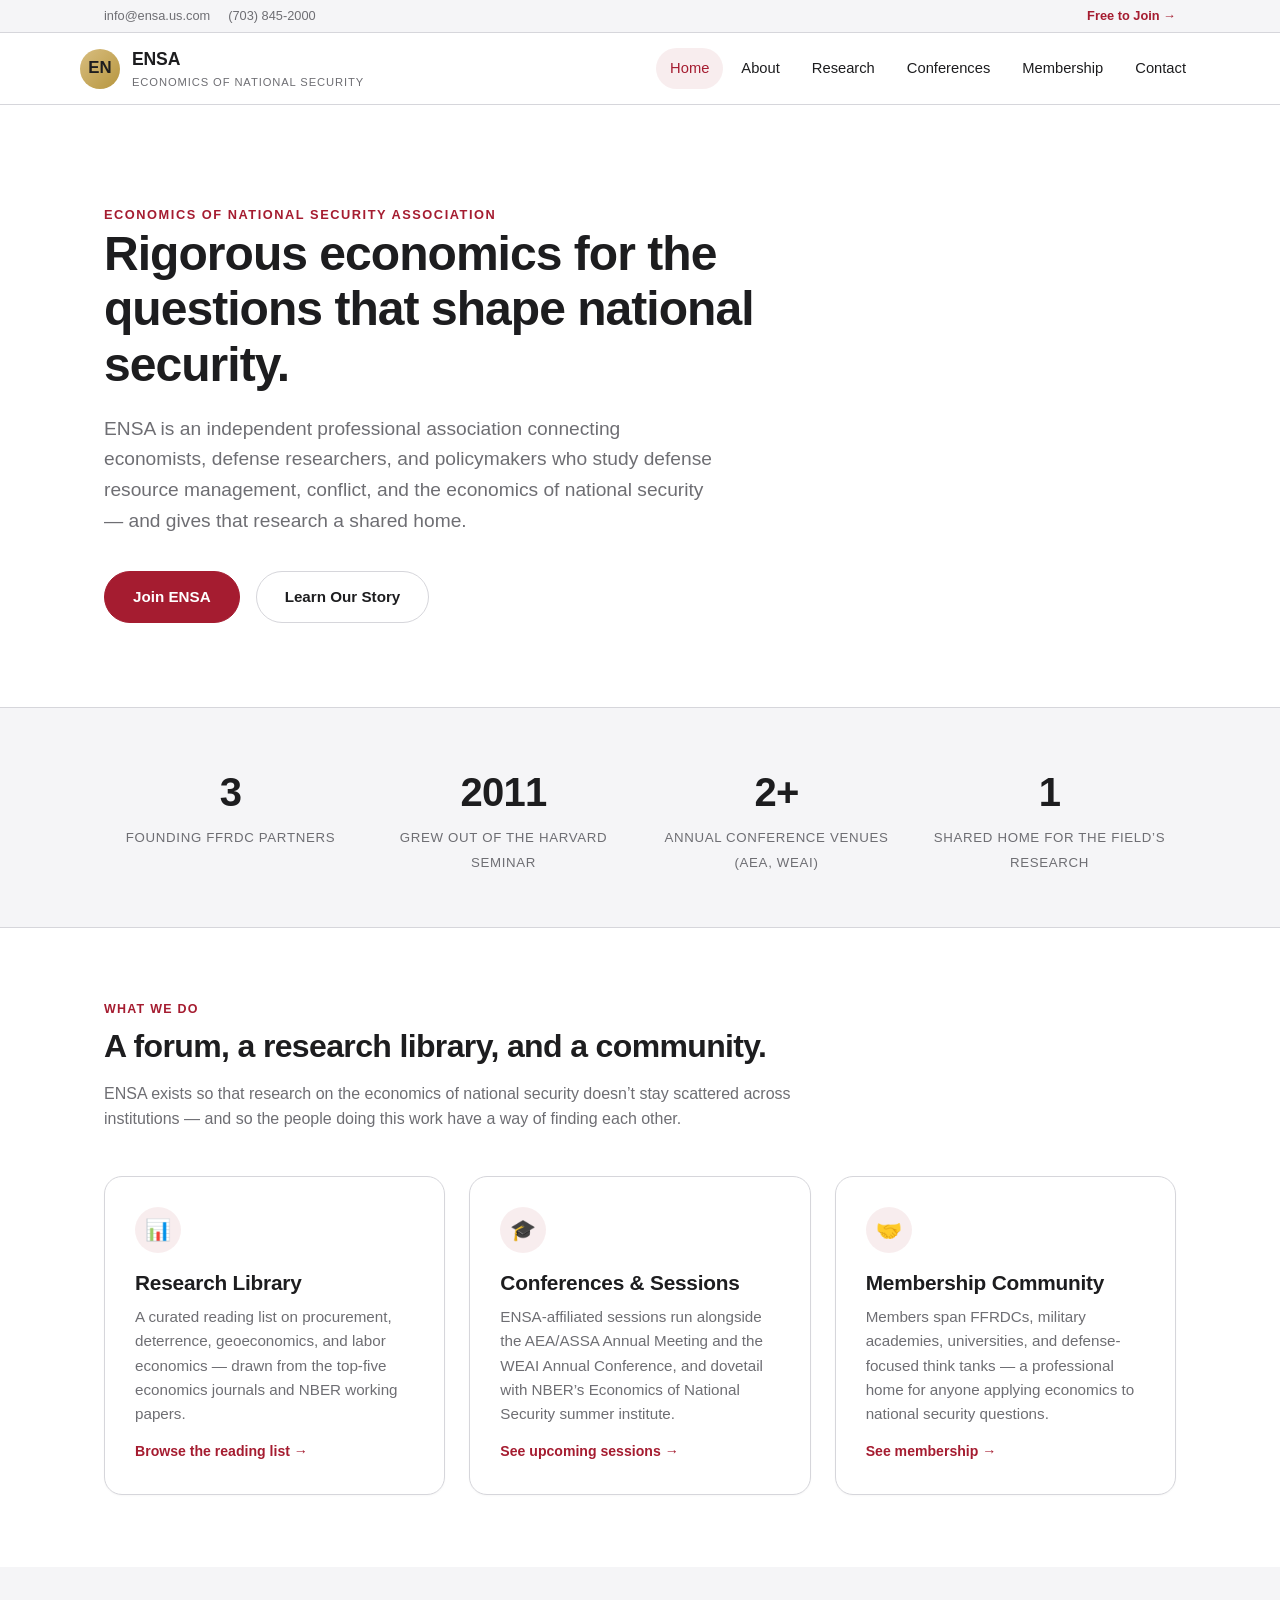
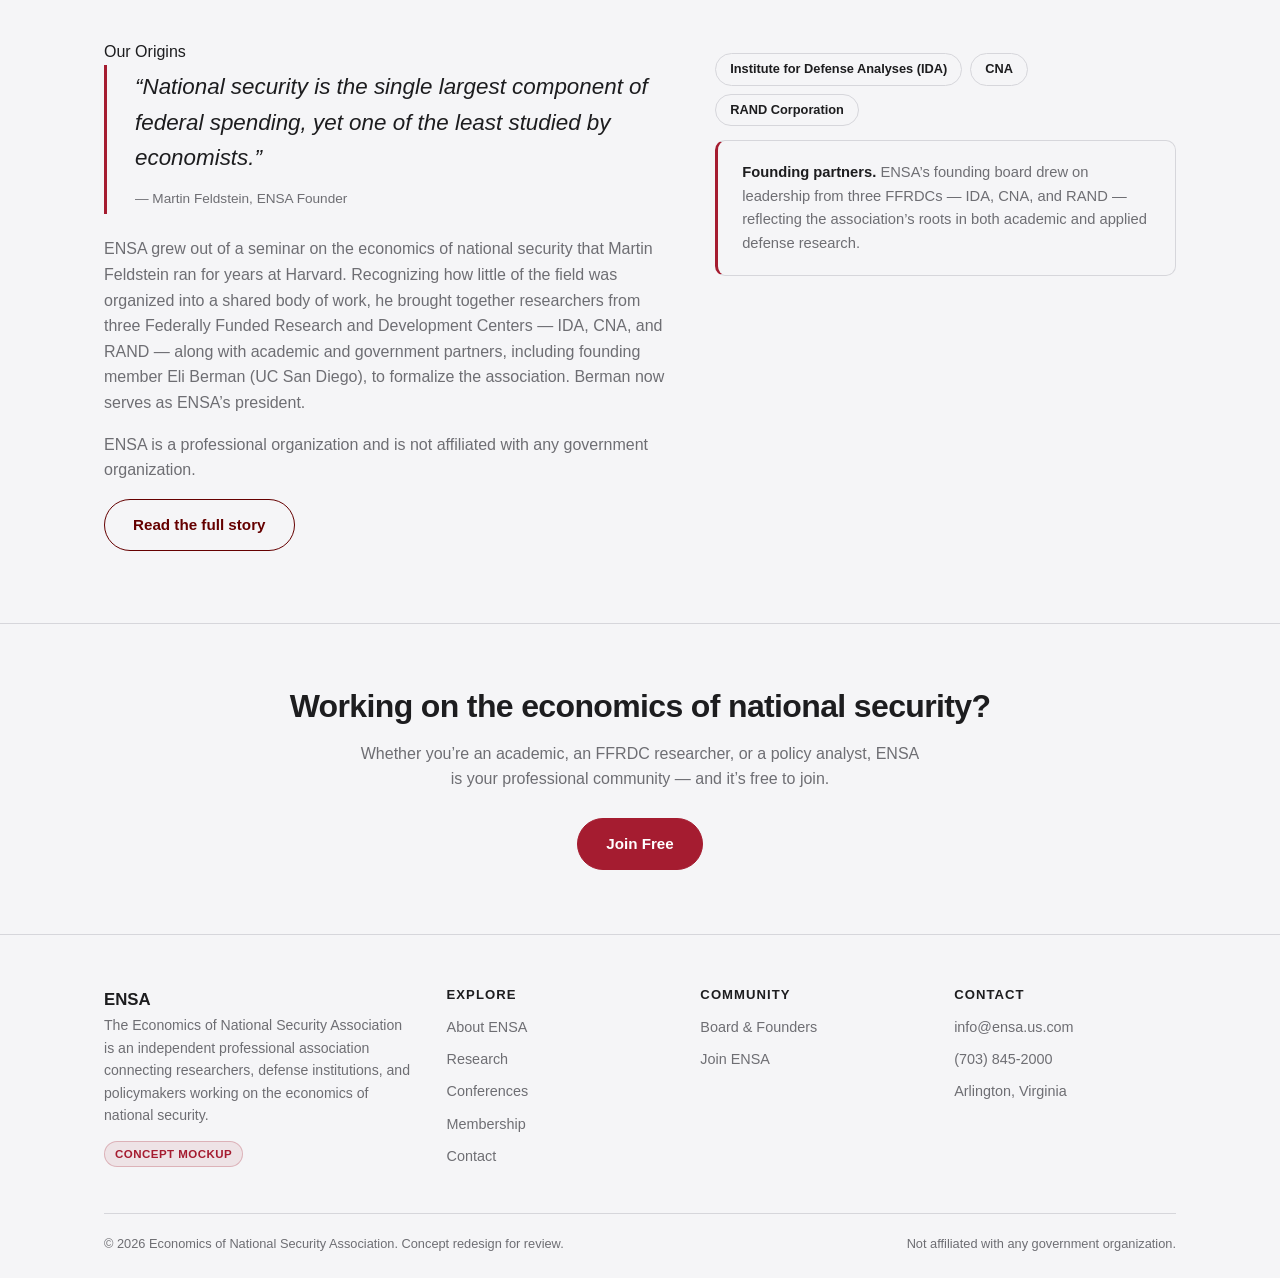
==== index.html @ 9adf2729 "Restyle to white canvas with crimson/gold accents, Apple-style chrome Replace the maroon-block layou" ====
<!DOCTYPE html>
<html lang="en">
<head>
<meta charset="UTF-8">
<meta name="viewport" content="width=device-width, initial-scale=1.0">
<title>ENSA — Economics of National Security Association</title>
<meta name="description" content="ENSA connects economists, defense researchers, and policymakers advancing rigorous economic research on national security.">
<link rel="stylesheet" href="css/style.css">
</head>
<body>
<a class="skip-link" href="#main">Skip to content</a>

<div class="topbar">
  <div class="container">
    <div class="topbar-links">
      <a href="mailto:info@ensa.us.com">info@ensa.us.com</a>
      <a href="tel:+17038452000">(703) 845-2000</a>
    </div>
    <div class="topbar-links">
      <a href="membership.html">Free to Join &rarr;</a>
    </div>
  </div>
</div>

<header class="site-header">
  <div class="container nav-wrap">
    <a class="brand" href="index.html">
      <span class="brand-mark">EN</span>
      <span class="brand-text">
        <span class="brand-name">ENSA</span>
        <span class="brand-sub">Economics of National Security</span>
      </span>
    </a>
    <button class="nav-toggle" aria-label="Toggle navigation" aria-expanded="false">&#9776;</button>
    <nav class="main-nav" aria-label="Primary">
      <ul>
        <li><a href="index.html" aria-current="page">Home</a></li>
        <li><a href="about.html">About</a></li>
        <li><a href="research.html">Research</a></li>
        <li><a href="resources.html">Conferences</a></li>
        <li><a href="membership.html">Membership</a></li>
        <li><a href="contact.html">Contact</a></li>
      </ul>
    </nav>
  </div>
</header>

<main id="main">

  <section class="hero">
    <div class="container">
      <span class="eyebrow">Economics of National Security Association</span>
      <h1>Rigorous economics for the questions that shape national security.</h1>
      <p class="lead">ENSA is an independent professional association connecting economists, defense researchers, and policymakers who study defense resource management, conflict, and the economics of national security &mdash; and gives that research a shared home.</p>
      <div class="hero-actions">
        <a class="btn btn-gold" href="membership.html">Join ENSA</a>
        <a class="btn btn-outline" href="about.html">Learn Our Story</a>
      </div>
    </div>
  </section>

  <section class="stats">
    <div class="container">
      <div class="grid">
        <div class="stat">
          <span class="num">3</span>
          <span class="label">Founding FFRDC Partners</span>
        </div>
        <div class="stat">
          <span class="num">2011</span>
          <span class="label">Grew Out of the Harvard Seminar</span>
        </div>
        <div class="stat">
          <span class="num">2+</span>
          <span class="label">Annual Conference Venues (AEA, WEAI)</span>
        </div>
        <div class="stat">
          <span class="num">1</span>
          <span class="label">Shared Home for the Field&rsquo;s Research</span>
        </div>
      </div>
    </div>
  </section>

  <section>
    <div class="container">
      <div class="section-head">
        <span class="kicker">What We Do</span>
        <h2>A forum, a research library, and a community.</h2>
        <p>ENSA exists so that research on the economics of national security doesn&rsquo;t stay scattered across institutions &mdash; and so the people doing this work have a way of finding each other.</p>
      </div>
      <div class="grid">
        <div class="card">
          <div class="icon">&#128202;</div>
          <h3>Research Library</h3>
          <p>A curated reading list on procurement, deterrence, geoeconomics, and labor economics &mdash; drawn from the top-five economics journals and NBER working papers.</p>
          <a class="card-link" href="research.html">Browse the reading list &rarr;</a>
        </div>
        <div class="card">
          <div class="icon">&#127891;</div>
          <h3 id="conferences">Conferences &amp; Sessions</h3>
          <p>ENSA-affiliated sessions run alongside the AEA/ASSA Annual Meeting and the WEAI Annual Conference, and dovetail with NBER&rsquo;s Economics of National Security summer institute.</p>
          <a class="card-link" href="resources.html#conferences">See upcoming sessions &rarr;</a>
        </div>
        <div class="card">
          <div class="icon">&#129309;</div>
          <h3>Membership Community</h3>
          <p>Members span FFRDCs, military academies, universities, and defense-focused think tanks &mdash; a professional home for anyone applying economics to national security questions.</p>
          <a class="card-link" href="membership.html">See membership &rarr;</a>
        </div>
      </div>
    </div>
  </section>

  <section class="alt">
    <div class="container two-col">
      <div>
        <span class="kicker">Our Origins</span>
        <p class="pull-quote">
          &ldquo;National security is the single largest component of federal spending, yet one of the least studied by economists.&rdquo;
          <cite>&mdash; Martin Feldstein, ENSA Founder</cite>
        </p>
        <p>ENSA grew out of a seminar on the economics of national security that Martin Feldstein ran for years at Harvard. Recognizing how little of the field was organized into a shared body of work, he brought together researchers from three Federally Funded Research and Development Centers &mdash; IDA, CNA, and RAND &mdash; along with academic and government partners, including founding member Eli Berman (UC San Diego), to formalize the association. Berman now serves as ENSA&rsquo;s president.</p>
        <p>ENSA is a professional organization and is not affiliated with any government organization.</p>
        <a class="btn btn-outline" style="border-color:var(--navy); color:var(--navy);" href="about.html">Read the full story</a>
      </div>
      <div>
        <div class="tag-list">
          <span class="tag">Institute for Defense Analyses (IDA)</span>
          <span class="tag">CNA</span>
          <span class="tag">RAND Corporation</span>
        </div>
        <div class="callout">
          <strong>Founding partners.</strong> ENSA&rsquo;s founding board drew on leadership from three FFRDCs &mdash; IDA, CNA, and RAND &mdash; reflecting the association&rsquo;s roots in both academic and applied defense research.
        </div>
      </div>
    </div>
  </section>

  <section class="cta-band">
    <div class="container">
      <h2>Working on the economics of national security?</h2>
      <p>Whether you&rsquo;re an academic, an FFRDC researcher, or a policy analyst, ENSA is your professional community &mdash; and it&rsquo;s free to join.</p>
      <a class="btn btn-gold" href="membership.html">Join Free</a>
    </div>
  </section>

</main>

<footer class="site-footer">
  <div class="container">
    <div class="footer-grid">
      <div class="footer-brand">
        <span style="color:#1D1D1F;font-family:-apple-system,BlinkMacSystemFont,'Segoe UI',Helvetica,Arial,sans-serif;font-weight:700;font-size:1.05rem;">ENSA</span>
        <p>The Economics of National Security Association is an independent professional association connecting researchers, defense institutions, and policymakers working on the economics of national security.</p>
        <span class="mockup-badge">Concept Mockup</span>
      </div>
      <div>
        <h4>Explore</h4>
        <ul>
          <li><a href="about.html">About ENSA</a></li>
          <li><a href="research.html">Research</a></li>
          <li><a href="resources.html">Conferences</a></li>
          <li><a href="membership.html">Membership</a></li>
          <li><a href="contact.html">Contact</a></li>
        </ul>
      </div>
      <div>
        <h4>Community</h4>
        <ul>
          <li><a href="about.html#board">Board &amp; Founders</a></li>
          <li><a href="membership.html">Join ENSA</a></li>
        </ul>
      </div>
      <div>
        <h4>Contact</h4>
        <ul>
          <li><a href="mailto:info@ensa.us.com">info@ensa.us.com</a></li>
          <li><a href="tel:+17038452000">(703) 845-2000</a></li>
          <li>Arlington, Virginia</li>
        </ul>
      </div>
    </div>
    <div class="footer-bottom">
      <span>&copy; 2026 Economics of National Security Association. Concept redesign for review.</span>
      <span>Not affiliated with any government organization.</span>
    </div>
  </div>
</footer>

<script src="assets/nav.js"></script>
</body>
</html>
---- css/style.css ----
/* ENSA — Economics of National Security Association
   Mockup stylesheet — white canvas, crimson + brass accents, Apple-style chrome */

:root {
  --navy: #650000;
  --navy-deep: #3C0000;
  --navy-light: #A51C30;
  --gold: #B7963E;
  --gold-light: #D8BE80;
  --paper: #FFFFFF;
  --paper-dark: #F5F5F7;
  --ink: #1D1D1F;
  --ink-soft: #6E6E73;
  --line: #D6D6DB;
  --white: #ffffff;

  --serif: -apple-system, BlinkMacSystemFont, "SF Pro Display", "Helvetica Neue", Helvetica, Arial, sans-serif;
  --sans: -apple-system, BlinkMacSystemFont, "SF Pro Text", "Helvetica Neue", Helvetica, Arial, sans-serif;

  --container: 1120px;
}

* { box-sizing: border-box; }

html { scroll-behavior: smooth; }

body {
  margin: 0;
  font-family: var(--sans);
  color: var(--ink);
  background: var(--paper);
  line-height: 1.6;
  -webkit-font-smoothing: antialiased;
}

h1, h2, h3, h4 {
  font-family: var(--serif);
  color: var(--ink);
  font-weight: 700;
  letter-spacing: -0.02em;
  line-height: 1.15;
  margin: 0 0 0.5em;
}

h1 { font-size: 3rem; }
h2 { font-size: 2rem; }
h3 { font-size: 1.3rem; letter-spacing: -0.01em; }

p { margin: 0 0 1em; color: var(--ink-soft); }

a { color: var(--navy-light); }
a:hover { color: var(--navy); }

.container {
  max-width: var(--container);
  margin: 0 auto;
  padding: 0 24px;
}

img { max-width: 100%; display: block; }

/* ---------- Skip link ---------- */
.skip-link {
  position: absolute;
  left: -9999px;
  top: 0;
  background: var(--navy-light);
  color: var(--white);
  padding: 10px 16px;
  z-index: 1000;
  font-weight: 600;
}
.skip-link:focus { left: 12px; top: 12px; }

/* ---------- Top bar ---------- */
.topbar {
  background: var(--paper-dark);
  color: var(--ink-soft);
  font-size: 0.8rem;
  border-bottom: 1px solid var(--line);
}
.topbar .container {
  display: flex;
  justify-content: space-between;
  align-items: center;
  padding-top: 6px;
  padding-bottom: 6px;
  flex-wrap: wrap;
  gap: 6px;
}
.topbar a { color: var(--ink-soft); text-decoration: none; }
.topbar a:hover { color: var(--navy-light); }
.topbar .topbar-links { display: flex; gap: 18px; align-items: center; }
.topbar .topbar-links a[href*="membership"] { color: var(--navy-light); font-weight: 600; }

/* ---------- Header / nav ---------- */
header.site-header {
  background: rgba(255,255,255,0.82);
  backdrop-filter: saturate(180%) blur(20px);
  -webkit-backdrop-filter: saturate(180%) blur(20px);
  border-bottom: 1px solid var(--line);
  position: sticky;
  top: 0;
  z-index: 50;
}
.nav-wrap {
  display: flex;
  align-items: center;
  justify-content: space-between;
  padding: 12px 0;
  gap: 20px;
}
.brand {
  display: flex;
  align-items: center;
  gap: 12px;
  text-decoration: none;
}
.brand-mark {
  width: 40px;
  height: 40px;
  border-radius: 50%;
  background: linear-gradient(135deg, var(--gold-light), var(--gold));
  color: var(--ink);
  display: flex;
  align-items: center;
  justify-content: center;
  font-family: var(--serif);
  font-weight: 700;
  font-size: 1.05rem;
  flex-shrink: 0;
}
.brand-text .brand-name {
  font-family: var(--serif);
  color: var(--ink);
  font-size: 1.1rem;
  font-weight: 700;
  letter-spacing: -0.01em;
  display: block;
}
.brand-text .brand-sub {
  color: var(--ink-soft);
  font-size: 0.7rem;
  text-transform: uppercase;
  letter-spacing: 0.08em;
  display: block;
}

nav.main-nav ul {
  list-style: none;
  display: flex;
  gap: 4px;
  margin: 0;
  padding: 0;
}
nav.main-nav a {
  color: var(--ink);
  text-decoration: none;
  font-size: 0.92rem;
  font-weight: 500;
  padding: 9px 14px;
  border-radius: 980px;
  display: block;
  transition: background 0.15s ease, color 0.15s ease;
}
nav.main-nav a:hover,
nav.main-nav a:focus {
  background: var(--paper-dark);
  color: var(--navy-light);
}
nav.main-nav a[aria-current="page"] {
  color: var(--navy-light);
  background: rgba(165,28,48,0.08);
}

.nav-toggle {
  display: none;
  background: none;
  border: 1px solid var(--line);
  color: var(--ink);
  font-size: 1.3rem;
  border-radius: 8px;
  padding: 6px 10px;
  cursor: pointer;
}

/* ---------- Hero ---------- */
.hero {
  background: var(--paper);
  color: var(--ink);
  padding: 96px 0 84px;
  position: relative;
}
.hero .container { position: relative; }
.hero .eyebrow {
  color: var(--navy-light);
  text-transform: uppercase;
  letter-spacing: 0.12em;
  font-size: 0.8rem;
  font-weight: 700;
  margin-bottom: 16px;
}
.hero h1 {
  color: var(--ink);
  max-width: 780px;
  margin-bottom: 22px;
}
.hero p.lead {
  color: var(--ink-soft);
  font-size: 1.2rem;
  max-width: 620px;
  margin-bottom: 34px;
}
.hero-actions { display: flex; gap: 16px; flex-wrap: wrap; align-items: center; }

.btn {
  display: inline-block;
  padding: 13px 28px;
  border-radius: 980px;
  font-weight: 600;
  font-size: 0.95rem;
  text-decoration: none;
  border: 1.5px solid transparent;
  cursor: pointer;
  font-family: var(--sans);
  transition: background 0.15s ease, color 0.15s ease, border-color 0.15s ease, transform 0.1s ease;
}
.btn-gold {
  background: var(--navy-light);
  color: var(--white);
  border-color: var(--navy-light);
}
.btn-gold:hover { background: var(--navy); border-color: var(--navy); color: var(--white); }
.btn-outline {
  background: transparent;
  color: var(--ink);
  border-color: var(--line);
}
.btn-outline:hover { border-color: var(--navy-light); color: var(--navy-light); }
.btn-outline.on-paper { border-color: var(--line); color: var(--ink); }
.btn-outline.on-paper:hover { border-color: var(--navy-light); color: var(--navy-light); }

/* ---------- Sub-page hero (smaller) ---------- */
.page-hero {
  background: var(--paper-dark);
  color: var(--ink);
  padding: 60px 0;
  border-bottom: 1px solid var(--line);
}
.page-hero .eyebrow {
  color: var(--navy-light);
  text-transform: uppercase;
  letter-spacing: 0.12em;
  font-size: 0.78rem;
  font-weight: 700;
  margin-bottom: 10px;
}
.page-hero h1 { color: var(--ink); margin-bottom: 10px; font-size: 2.4rem; }
.page-hero p { color: var(--ink-soft); max-width: 700px; margin-bottom: 0; }

/* breadcrumb */
.breadcrumb {
  font-size: 0.82rem;
  color: var(--ink-soft);
  margin-bottom: 14px;
}
.breadcrumb a { color: var(--ink-soft); text-decoration: none; }
.breadcrumb a:hover { color: var(--navy-light); }

/* ---------- Sections ---------- */
section { padding: 72px 0; scroll-margin-top: 88px; }
section.alt { background: var(--paper-dark); }
.section-head { max-width: 700px; margin-bottom: 44px; }
.section-head .kicker {
  color: var(--navy-light);
  text-transform: uppercase;
  font-size: 0.78rem;
  letter-spacing: 0.1em;
  font-weight: 700;
  margin-bottom: 8px;
  display: block;
}

/* ---------- Card grid ---------- */
.grid {
  display: grid;
  gap: 24px;
  grid-template-columns: repeat(3, 1fr);
}
.grid.cols-2 { grid-template-columns: repeat(2, 1fr); }
.grid.cols-4 { grid-template-columns: repeat(4, 1fr); }

.card {
  background: var(--white);
  border: 1px solid var(--line);
  border-radius: 18px;
  padding: 30px;
  box-shadow: 0 1px 2px rgba(0,0,0,0.03);
  transition: box-shadow 0.2s ease, transform 0.2s ease;
}
.card:hover { box-shadow: 0 16px 32px rgba(0,0,0,0.08); transform: translateY(-2px); }
.card .icon {
  width: 46px;
  height: 46px;
  border-radius: 50%;
  background: rgba(165,28,48,0.08);
  color: var(--navy-light);
  display: flex;
  align-items: center;
  justify-content: center;
  font-size: 1.3rem;
  margin-bottom: 18px;
}
.card h3 { margin-bottom: 10px; }
.card p { margin-bottom: 0; font-size: 0.95rem; }
.card .card-link {
  display: inline-block;
  margin-top: 14px;
  font-size: 0.88rem;
  font-weight: 600;
  text-decoration: none;
}

/* ---------- Stats ---------- */
.stats {
  background: var(--paper-dark);
  color: var(--ink);
  padding: 52px 0;
  border-top: 1px solid var(--line);
  border-bottom: 1px solid var(--line);
}
.stats .grid { grid-template-columns: repeat(4, 1fr); text-align: center; gap: 20px; }
.stat .num {
  font-family: var(--serif);
  font-weight: 700;
  font-size: 2.5rem;
  color: var(--ink);
  display: block;
  letter-spacing: -0.02em;
}
.stat .label {
  color: var(--ink-soft);
  font-size: 0.83rem;
  text-transform: uppercase;
  letter-spacing: 0.05em;
}

/* ---------- Pull quote ---------- */
.pull-quote {
  border-left: 3px solid var(--navy-light);
  padding: 4px 0 4px 28px;
  font-family: var(--serif);
  font-weight: 500;
  font-size: 1.4rem;
  color: var(--ink);
  font-style: italic;
  margin: 0 0 1em;
}
.pull-quote cite {
  display: block;
  margin-top: 12px;
  font-family: var(--sans);
  font-style: normal;
  font-size: 0.85rem;
  color: var(--ink-soft);
}

/* ---------- Two column ---------- */
.two-col {
  display: grid;
  grid-template-columns: 1.1fr 0.9fr;
  gap: 48px;
  align-items: start;
}

/* ---------- Timeline ---------- */
.timeline { list-style: none; margin: 0; padding: 0; border-left: 2px solid var(--line); }
.timeline li { position: relative; padding: 0 0 32px 28px; }
.timeline li::before {
  content: "";
  position: absolute;
  left: -7px;
  top: 4px;
  width: 12px;
  height: 12px;
  border-radius: 50%;
  background: var(--navy-light);
  border: 2px solid var(--white);
  box-shadow: 0 0 0 2px var(--navy-light);
}
.timeline .year {
  font-family: var(--serif);
  color: var(--ink);
  font-weight: 700;
  font-size: 1.05rem;
}

/* ---------- People / board ---------- */
.person {
  display: flex;
  gap: 16px;
  align-items: flex-start;
}
.person .avatar {
  width: 52px;
  height: 52px;
  border-radius: 50%;
  background: rgba(165,28,48,0.08);
  color: var(--navy-light);
  display: flex;
  align-items: center;
  justify-content: center;
  font-family: var(--serif);
  font-weight: 700;
  flex-shrink: 0;
}
.person h4 { margin: 0; color: var(--ink); font-family: var(--serif); font-size: 1.05rem; }
.person .role { color: var(--navy-light); font-size: 0.82rem; font-weight: 700; text-transform: uppercase; letter-spacing: 0.04em; margin-bottom: 4px; }
.person p { font-size: 0.92rem; margin-bottom: 0; }

/* ---------- Note / callout ---------- */
.callout {
  background: var(--paper-dark);
  border: 1px solid var(--line);
  border-left: 3px solid var(--navy-light);
  border-radius: 10px;
  padding: 20px 24px;
  font-size: 0.92rem;
  color: var(--ink-soft);
}
.callout strong { color: var(--ink); }

/* ---------- Tag list ---------- */
.tag-list { display: flex; flex-wrap: wrap; gap: 8px; margin: 14px 0; }
.tag {
  background: var(--paper-dark);
  border: 1px solid var(--line);
  color: var(--ink);
  font-size: 0.8rem;
  font-weight: 600;
  padding: 5px 14px;
  border-radius: 980px;
}

/* ---------- Table ---------- */
table.data-table { width: 100%; border-collapse: collapse; background: var(--white); border: 1px solid var(--line); border-radius: 12px; overflow: hidden; }
table.data-table th, table.data-table td {
  text-align: left;
  padding: 14px 16px;
  border-bottom: 1px solid var(--line);
  font-size: 0.92rem;
}
table.data-table th {
  background: var(--paper-dark);
  color: var(--ink);
  font-family: var(--serif);
  font-weight: 700;
}
table.data-table tr:last-child td { border-bottom: none; }

/* ---------- Resource list ---------- */
.resource {
  background: var(--white);
  border: 1px solid var(--line);
  border-radius: 16px;
  padding: 26px 28px;
  display: flex;
  gap: 20px;
  align-items: flex-start;
  margin-bottom: 16px;
}
.resource .icon {
  width: 42px;
  height: 42px;
  border-radius: 50%;
  background: var(--paper-dark);
  color: var(--navy-light);
  display: flex;
  align-items: center;
  justify-content: center;
  font-size: 1.2rem;
  flex-shrink: 0;
}
.resource h3 { margin-bottom: 6px; font-size: 1.1rem; }
.resource p { margin-bottom: 8px; font-size: 0.93rem; }

/* ---------- Paper / literature entries ---------- */
.paper .tag { background: rgba(165,28,48,0.08); color: var(--navy-light); border-color: rgba(165,28,48,0.2); font-size: 0.72rem; }
.paper-meta {
  font-size: 0.85rem;
  font-style: italic;
  color: var(--ink-soft);
  margin-bottom: 10px;
}
.paper h3 { margin-bottom: 4px; }

/* ---------- Accordion (Research page) ---------- */
.accordion {
  display: flex;
  flex-direction: column;
  gap: 14px;
}
.acc-item {
  background: var(--white);
  border: 1px solid var(--line);
  border-radius: 16px;
  overflow: hidden;
}
.acc-trigger {
  scroll-margin-top: 88px;
  width: 100%;
  display: flex;
  align-items: center;
  justify-content: space-between;
  gap: 20px;
  text-align: left;
  background: none;
  border: none;
  padding: 26px 28px;
  cursor: pointer;
  font-family: inherit;
  color: inherit;
}
.acc-trigger:hover { background: var(--paper-dark); }
.acc-trigger:focus-visible {
  outline: 2px solid var(--navy-light);
  outline-offset: -2px;
}
.acc-trigger-text { display: flex; flex-direction: column; gap: 6px; }
.acc-heading {
  font-family: var(--serif);
  color: var(--ink);
  font-size: 1.5rem;
  font-weight: 700;
}
.acc-sub {
  color: var(--ink-soft);
  font-size: 0.95rem;
  font-weight: 400;
  max-width: 720px;
}
.acc-chevron {
  flex-shrink: 0;
  font-size: 1.1rem;
  color: var(--navy-light);
  transition: transform 0.2s ease;
}
.acc-trigger[aria-expanded="true"] .acc-chevron { transform: rotate(180deg); }
.acc-trigger[aria-expanded="true"] { border-bottom: 1px solid var(--line); }
.acc-panel[hidden] { display: none; }
.acc-panel-inner {
  padding: 24px 28px 28px;
  background: var(--paper-dark);
  animation: acc-in 0.18s ease;
}
@media (prefers-reduced-motion: reduce) {
  .acc-panel-inner { animation: none; }
}
@keyframes acc-in {
  from { opacity: 0; transform: translateY(-6px); }
  to { opacity: 1; transform: translateY(0); }
}
.acc-panel-inner .resource:last-child { margin-bottom: 0; }

/* ---------- CTA band ---------- */
.cta-band {
  background: var(--paper-dark);
  color: var(--ink);
  padding: 64px 0;
  text-align: center;
  border-top: 1px solid var(--line);
}
.cta-band h2 { color: var(--ink); }
.cta-band p { color: var(--ink-soft); max-width: 560px; margin: 0 auto 26px; }

/* ---------- Forms ---------- */
.form-grid { display: grid; grid-template-columns: 1fr 1fr; gap: 18px; }
.form-grid .full { grid-column: 1 / -1; }
label {
  display: block;
  font-size: 0.85rem;
  font-weight: 600;
  color: var(--ink);
  margin-bottom: 6px;
}
input[type="text"], input[type="email"], select, textarea {
  width: 100%;
  padding: 12px 14px;
  border: 1px solid var(--line);
  border-radius: 10px;
  font-family: var(--sans);
  font-size: 0.95rem;
  background: var(--white);
  color: var(--ink);
}
textarea { resize: vertical; min-height: 120px; }
input:focus, select:focus, textarea:focus {
  outline: 2px solid var(--navy-light);
  outline-offset: 1px;
  border-color: var(--navy-light);
}
.form-note { font-size: 0.82rem; color: var(--ink-soft); margin-top: 4px; }

/* ---------- Membership tiers ---------- */
.tier {
  background: var(--white);
  border: 1px solid var(--line);
  border-radius: 18px;
  padding: 32px 26px;
  display: flex;
  flex-direction: column;
}
.tier.featured { border: 1.5px solid var(--gold); position: relative; }
.tier.featured::before {
  content: "Most common";
  position: absolute;
  top: -13px;
  left: 26px;
  background: var(--gold);
  color: var(--ink);
  font-size: 0.72rem;
  font-weight: 700;
  padding: 4px 10px;
  border-radius: 980px;
  text-transform: uppercase;
  letter-spacing: 0.04em;
}
.tier h3 { margin-bottom: 4px; }
.tier .price { font-family: var(--serif); font-weight: 700; font-size: 1.6rem; color: var(--ink); margin-bottom: 14px; }
.tier .price span { font-size: 0.85rem; color: var(--ink-soft); font-family: var(--sans); font-weight: 400; }
.tier ul { padding-left: 20px; margin: 0 0 22px; color: var(--ink-soft); font-size: 0.92rem; }
.tier ul li { margin-bottom: 8px; }
.tier .btn { margin-top: auto; text-align: center; }

/* ---------- Contact ---------- */
.contact-methods { display: flex; flex-direction: column; gap: 22px; }
.contact-method { display: flex; gap: 16px; align-items: flex-start; }
.contact-method .icon {
  width: 40px;
  height: 40px;
  border-radius: 50%;
  background: rgba(165,28,48,0.08);
  color: var(--navy-light);
  display: flex;
  align-items: center;
  justify-content: center;
  flex-shrink: 0;
  font-size: 1.05rem;
}
.contact-method h4 { margin: 0 0 4px; color: var(--ink); font-family: var(--serif); }
.contact-method p { margin: 0; font-size: 0.93rem; }
.contact-method a { text-decoration: none; font-weight: 600; }

/* ---------- Footer ---------- */
footer.site-footer {
  background: var(--paper-dark);
  color: var(--ink-soft);
  padding: 52px 0 24px;
  font-size: 0.9rem;
  border-top: 1px solid var(--line);
}
.footer-grid {
  display: grid;
  grid-template-columns: 1.4fr 1fr 1fr 1fr;
  gap: 32px;
  margin-bottom: 36px;
}
.footer-grid h4 {
  color: var(--ink);
  font-family: var(--sans);
  font-size: 0.82rem;
  text-transform: uppercase;
  letter-spacing: 0.08em;
  margin-bottom: 14px;
}
.footer-grid ul { list-style: none; margin: 0; padding: 0; }
.footer-grid li { margin-bottom: 9px; }
footer.site-footer a { color: var(--ink-soft); text-decoration: none; }
footer.site-footer a:hover { color: var(--navy-light); }
.footer-brand p { color: var(--ink-soft); font-size: 0.88rem; }
.footer-bottom {
  border-top: 1px solid var(--line);
  padding-top: 20px;
  display: flex;
  justify-content: space-between;
  flex-wrap: wrap;
  gap: 10px;
  font-size: 0.8rem;
  color: var(--ink-soft);
}
.mockup-badge {
  display: inline-block;
  background: rgba(165,28,48,0.08);
  border: 1px solid rgba(165,28,48,0.25);
  color: var(--navy-light);
  padding: 3px 10px;
  border-radius: 980px;
  font-size: 0.72rem;
  font-weight: 700;
  letter-spacing: 0.04em;
  text-transform: uppercase;
}

/* ---------- Responsive ---------- */
@media (max-width: 900px) {
  .grid { grid-template-columns: repeat(2, 1fr) !important; }
  .two-col { grid-template-columns: 1fr; }
  .footer-grid { grid-template-columns: 1fr 1fr; }
  .stats .grid { grid-template-columns: repeat(2, 1fr); }
}

@media (max-width: 720px) {
  .nav-toggle { display: block; }
  nav.main-nav {
    display: none;
    width: 100%;
    order: 3;
  }
  nav.main-nav.open { display: block; }
  nav.main-nav ul { flex-direction: column; gap: 2px; padding: 10px 0; }
  .nav-wrap { flex-wrap: wrap; }
  h1 { font-size: 2.1rem; }
  .hero { padding: 56px 0; }
  .grid, .grid.cols-2, .grid.cols-4 { grid-template-columns: 1fr !important; }
  .footer-grid { grid-template-columns: 1fr 1fr; }
  .form-grid { grid-template-columns: 1fr; }
  section { padding: 44px 0; }
}
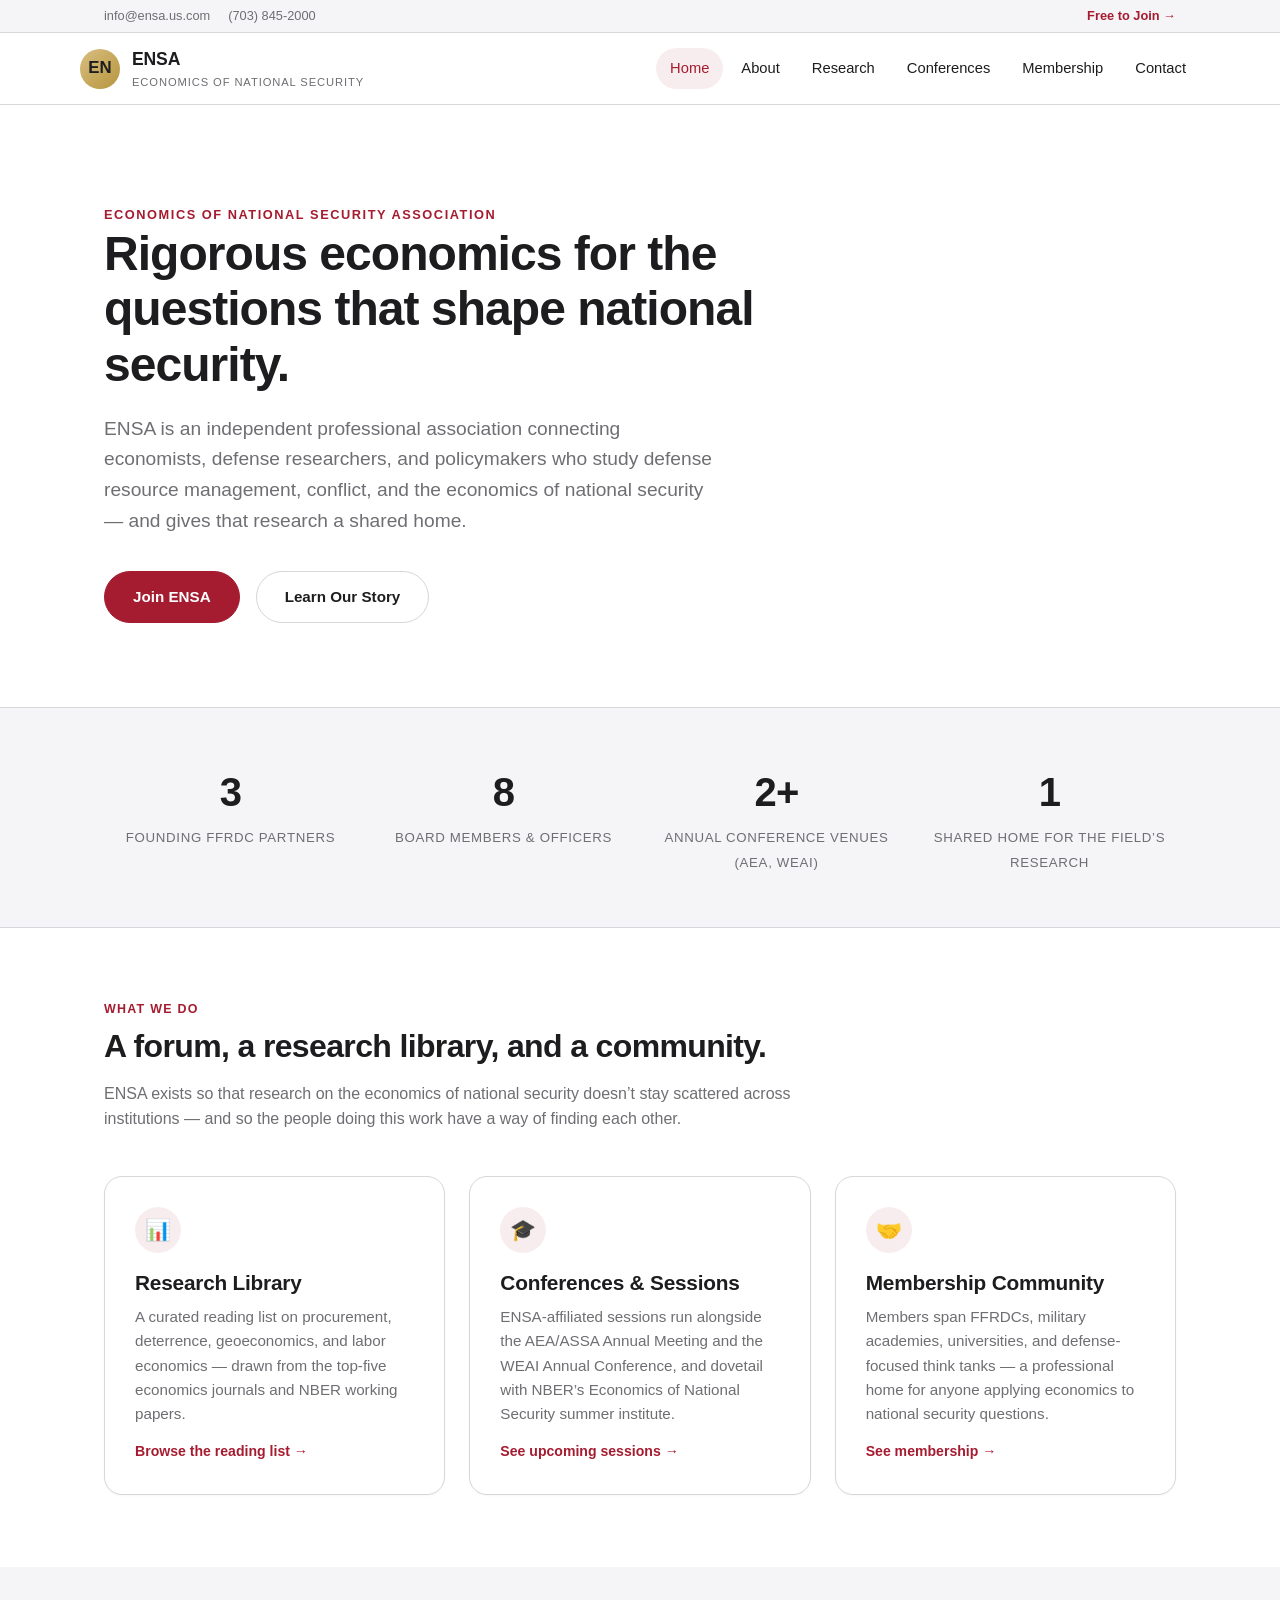
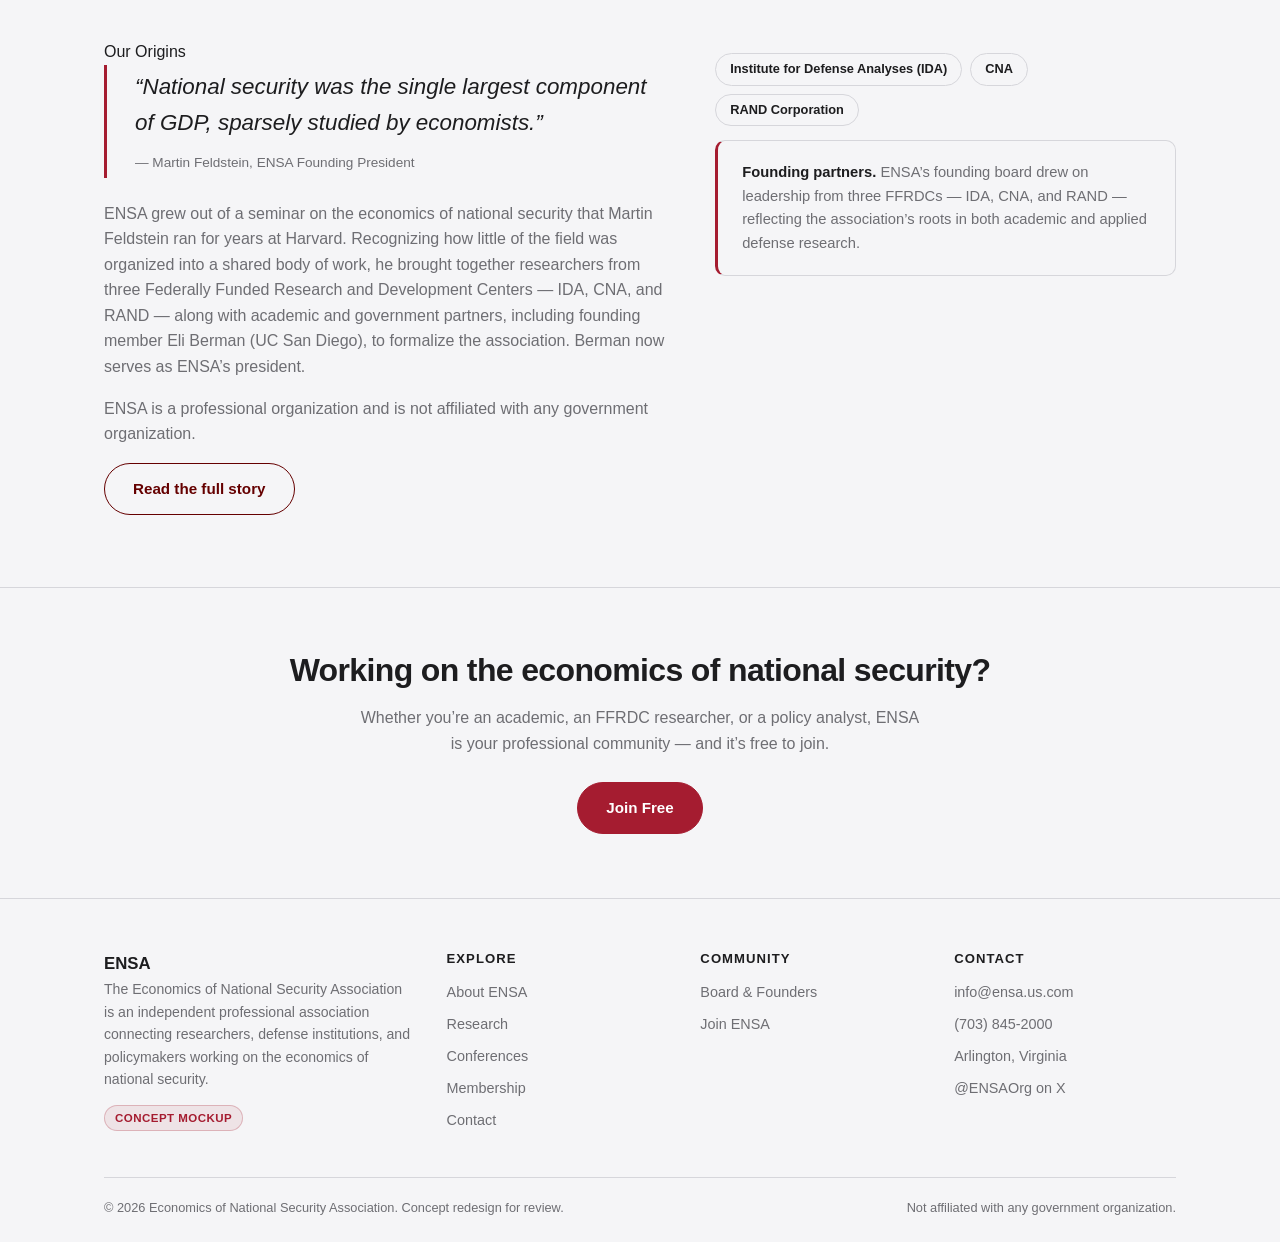
==== commit 9a3e0f75: "Correct site content against the real archived ENSA homepage The user supplied a Wayback Machine PDF" ====
--- a/index.html
+++ b/index.html
@@ -67,8 +67,8 @@
           <span class="label">Founding FFRDC Partners</span>
         </div>
         <div class="stat">
-          <span class="num">2011</span>
-          <span class="label">Grew Out of the Harvard Seminar</span>
+          <span class="num">8</span>
+          <span class="label">Board Members &amp; Officers</span>
         </div>
         <div class="stat">
           <span class="num">2+</span>
@@ -117,8 +117,8 @@
       <div>
         <span class="kicker">Our Origins</span>
         <p class="pull-quote">
-          &ldquo;National security is the single largest component of federal spending, yet one of the least studied by economists.&rdquo;
-          <cite>&mdash; Martin Feldstein, ENSA Founder</cite>
+          &ldquo;National security was the single largest component of GDP, sparsely studied by economists.&rdquo;
+          <cite>&mdash; Martin Feldstein, ENSA Founding President</cite>
         </p>
         <p>ENSA grew out of a seminar on the economics of national security that Martin Feldstein ran for years at Harvard. Recognizing how little of the field was organized into a shared body of work, he brought together researchers from three Federally Funded Research and Development Centers &mdash; IDA, CNA, and RAND &mdash; along with academic and government partners, including founding member Eli Berman (UC San Diego), to formalize the association. Berman now serves as ENSA&rsquo;s president.</p>
         <p>ENSA is a professional organization and is not affiliated with any government organization.</p>
@@ -178,6 +178,7 @@
           <li><a href="mailto:info@ensa.us.com">info@ensa.us.com</a></li>
           <li><a href="tel:+17038452000">(703) 845-2000</a></li>
           <li>Arlington, Virginia</li>
+          <li><a href="https://twitter.com/ENSAOrg" target="_blank" rel="noopener">&commat;ENSAOrg on X</a></li>
         </ul>
       </div>
     </div>
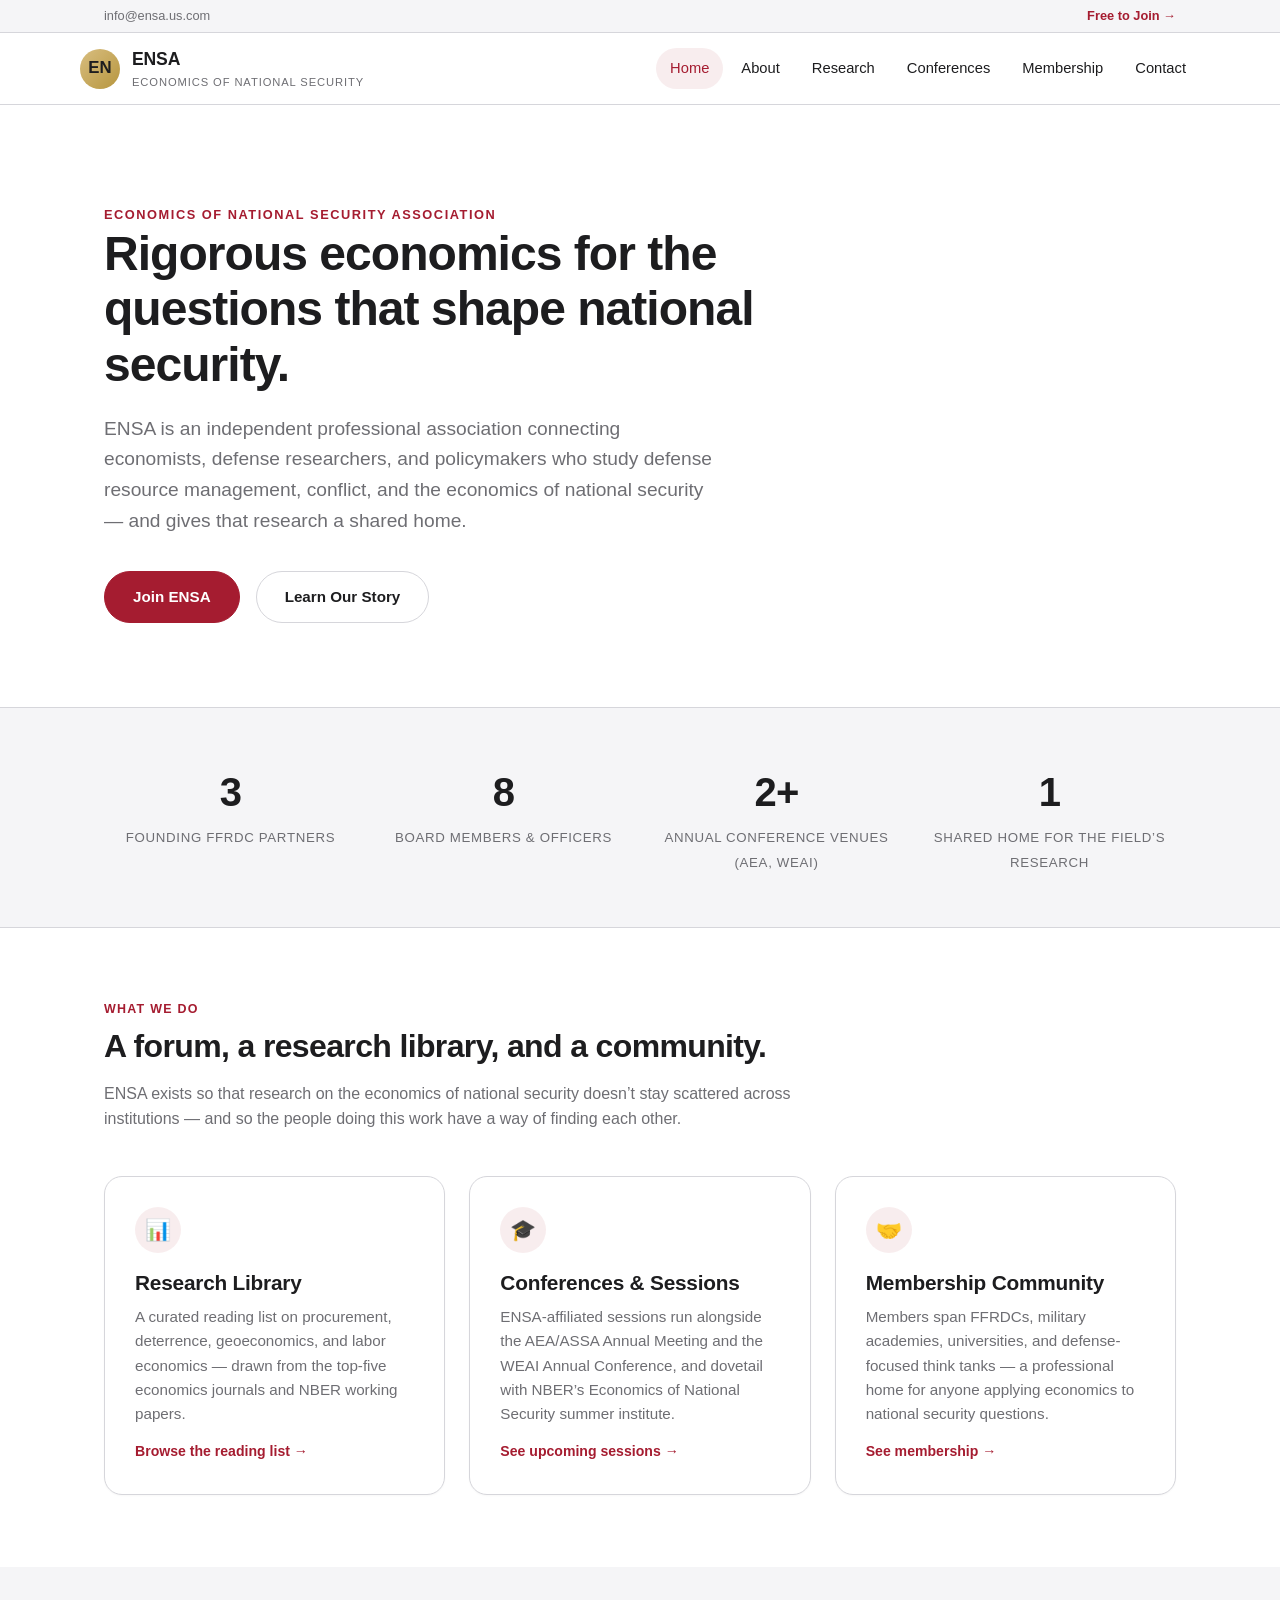
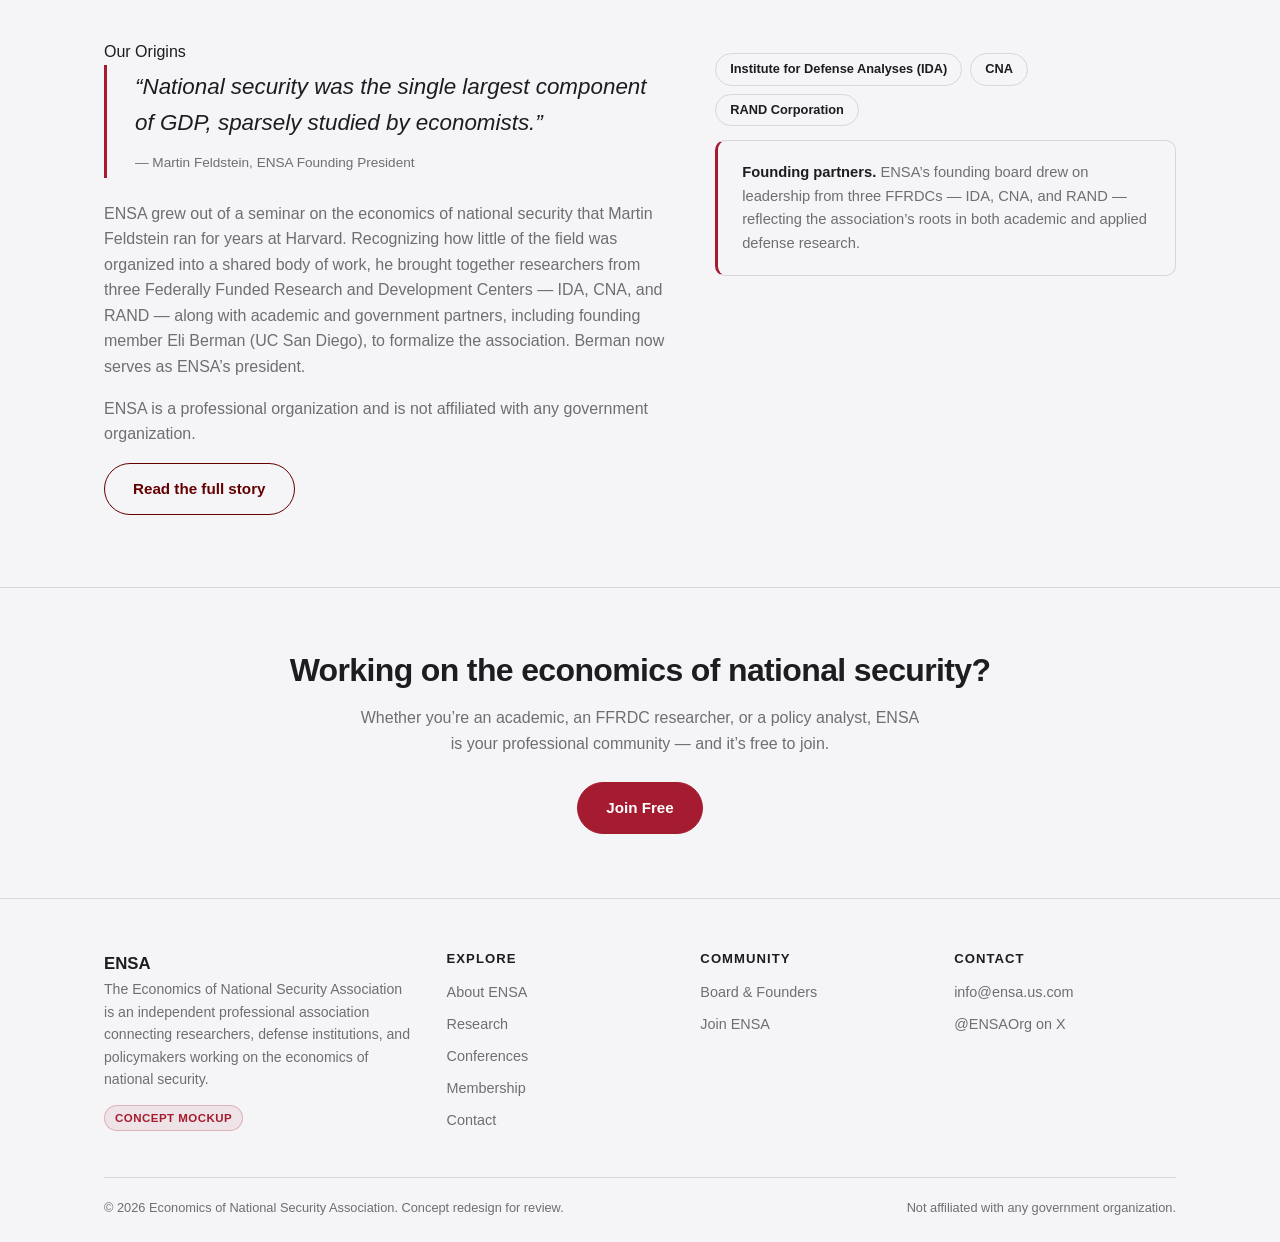
==== commit 317f26c5: "Remove unverified phone number and Arlington, VA location claim Both were unverified details I'd add" ====
--- a/index.html
+++ b/index.html
@@ -14,7 +14,6 @@
   <div class="container">
     <div class="topbar-links">
       <a href="mailto:info@ensa.us.com">info@ensa.us.com</a>
-      <a href="tel:+17038452000">(703) 845-2000</a>
     </div>
     <div class="topbar-links">
       <a href="membership.html">Free to Join &rarr;</a>
@@ -176,8 +175,6 @@
         <h4>Contact</h4>
         <ul>
           <li><a href="mailto:info@ensa.us.com">info@ensa.us.com</a></li>
-          <li><a href="tel:+17038452000">(703) 845-2000</a></li>
-          <li>Arlington, Virginia</li>
           <li><a href="https://twitter.com/ENSAOrg" target="_blank" rel="noopener">&commat;ENSAOrg on X</a></li>
         </ul>
       </div>
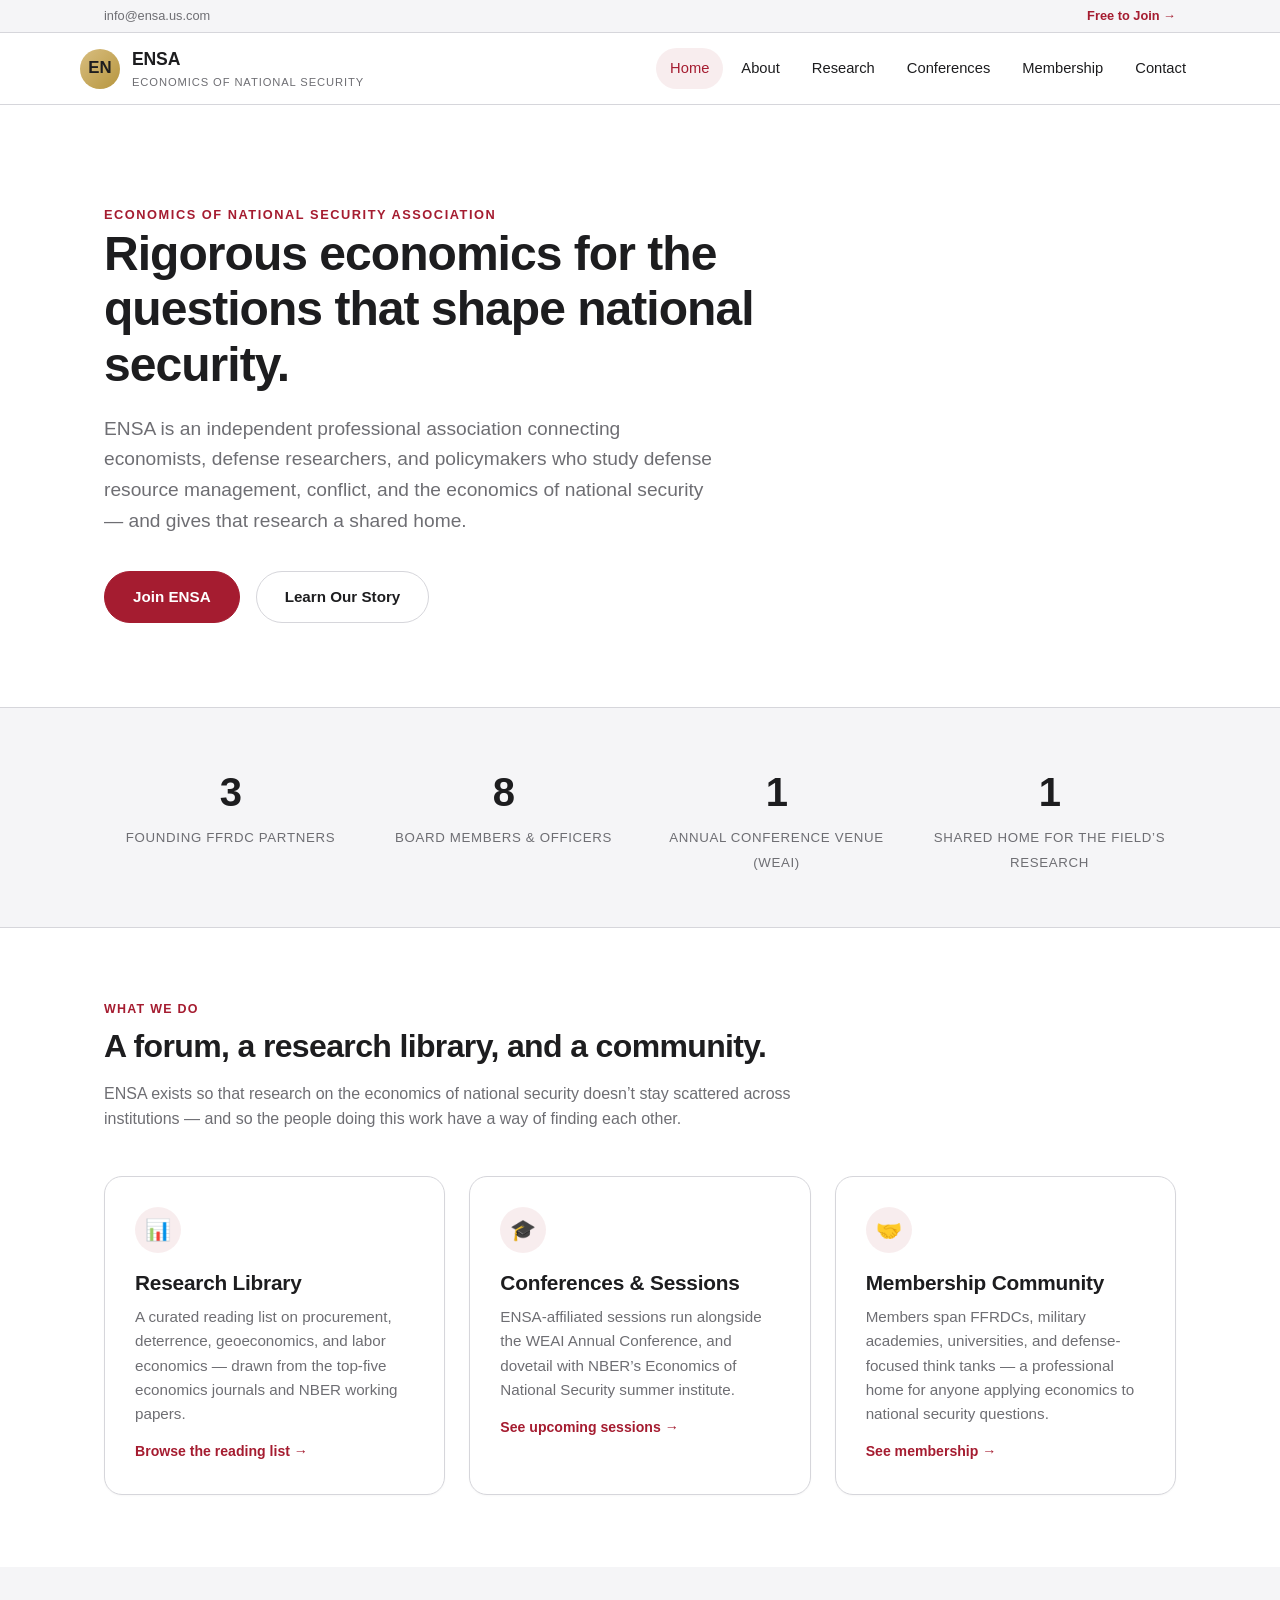
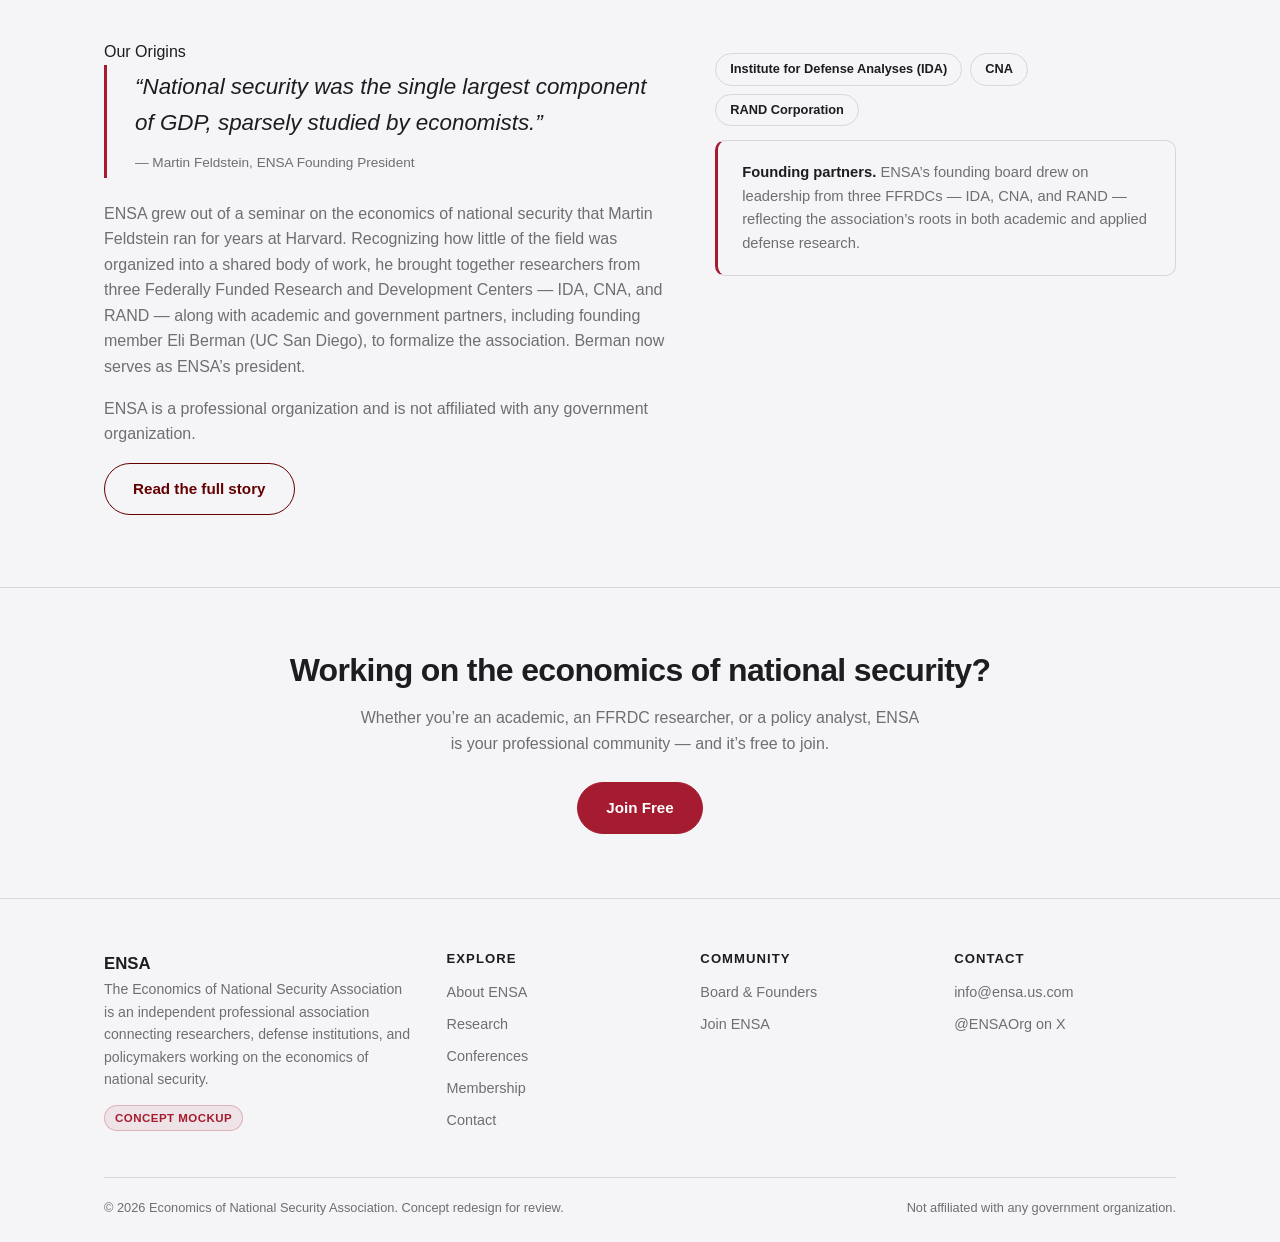
==== commit 3e36eda3: "Remove AEA/ASSA Annual Meeting references; ENSA no longer meets there Co-Authored-By: Claude Sonnet " ====
--- a/index.html
+++ b/index.html
@@ -70,8 +70,8 @@
           <span class="label">Board Members &amp; Officers</span>
         </div>
         <div class="stat">
-          <span class="num">2+</span>
-          <span class="label">Annual Conference Venues (AEA, WEAI)</span>
+          <span class="num">1</span>
+          <span class="label">Annual Conference Venue (WEAI)</span>
         </div>
         <div class="stat">
           <span class="num">1</span>
@@ -98,7 +98,7 @@
         <div class="card">
           <div class="icon">&#127891;</div>
           <h3 id="conferences">Conferences &amp; Sessions</h3>
-          <p>ENSA-affiliated sessions run alongside the AEA/ASSA Annual Meeting and the WEAI Annual Conference, and dovetail with NBER&rsquo;s Economics of National Security summer institute.</p>
+          <p>ENSA-affiliated sessions run alongside the WEAI Annual Conference, and dovetail with NBER&rsquo;s Economics of National Security summer institute.</p>
           <a class="card-link" href="resources.html#conferences">See upcoming sessions &rarr;</a>
         </div>
         <div class="card">
--- a/css/style.css
+++ b/css/style.css
@@ -600,6 +600,34 @@
   border-color: var(--navy-light);
 }
 .form-note { font-size: 0.82rem; color: var(--ink-soft); margin-top: 4px; }
+.form-section-label {
+  font-family: var(--serif);
+  font-weight: 700;
+  color: var(--ink);
+  font-size: 1.15rem;
+  padding-top: 8px;
+  margin-bottom: -4px;
+}
+.form-grid .form-section-label:first-child { padding-top: 0; }
+.radio-row, .checkbox-grid {
+  display: flex;
+  flex-wrap: wrap;
+  gap: 10px 28px;
+  margin-top: 6px;
+}
+.radio-option, .checkbox-option {
+  display: flex;
+  align-items: center;
+  gap: 8px;
+  font-size: 0.92rem;
+  font-weight: 400;
+  color: var(--ink-soft);
+  cursor: pointer;
+}
+.radio-option input, .checkbox-option input {
+  width: auto;
+  accent-color: var(--navy-light);
+}
 
 /* ---------- Membership tiers ---------- */
 .tier {
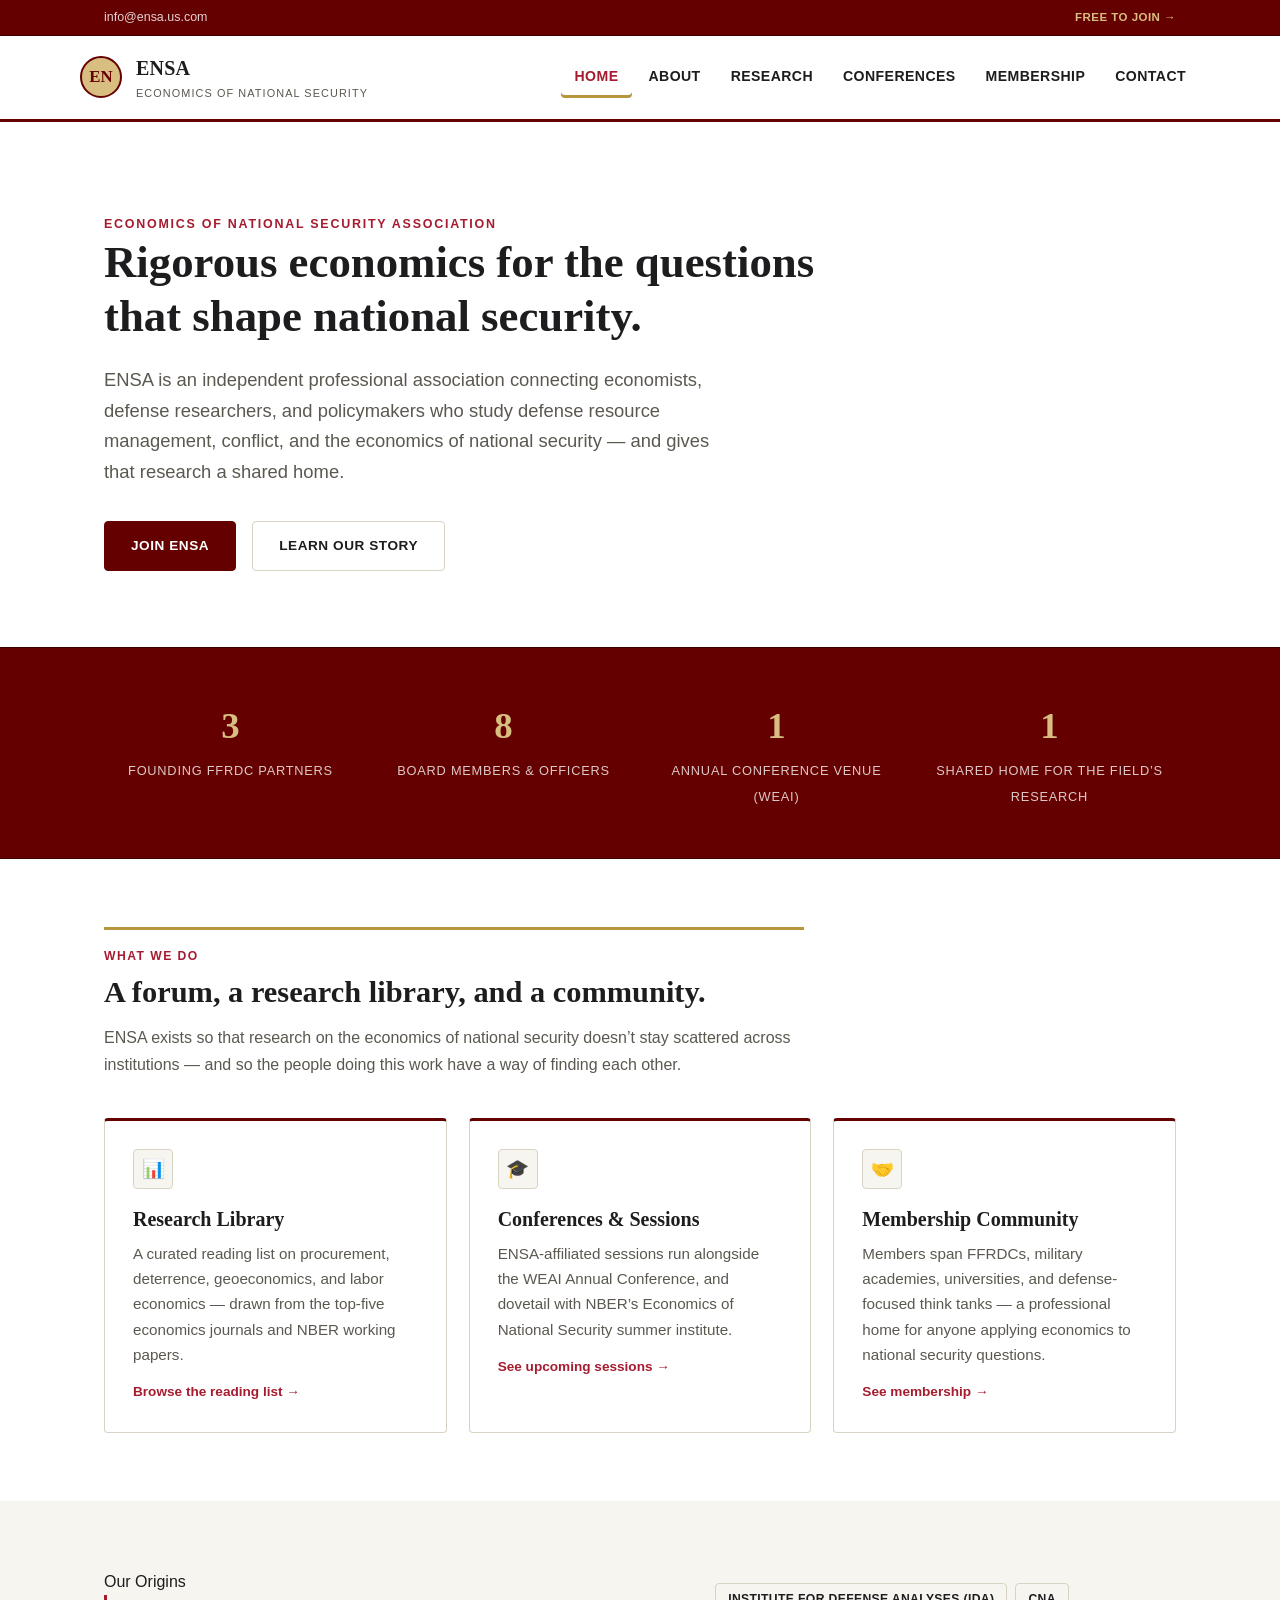
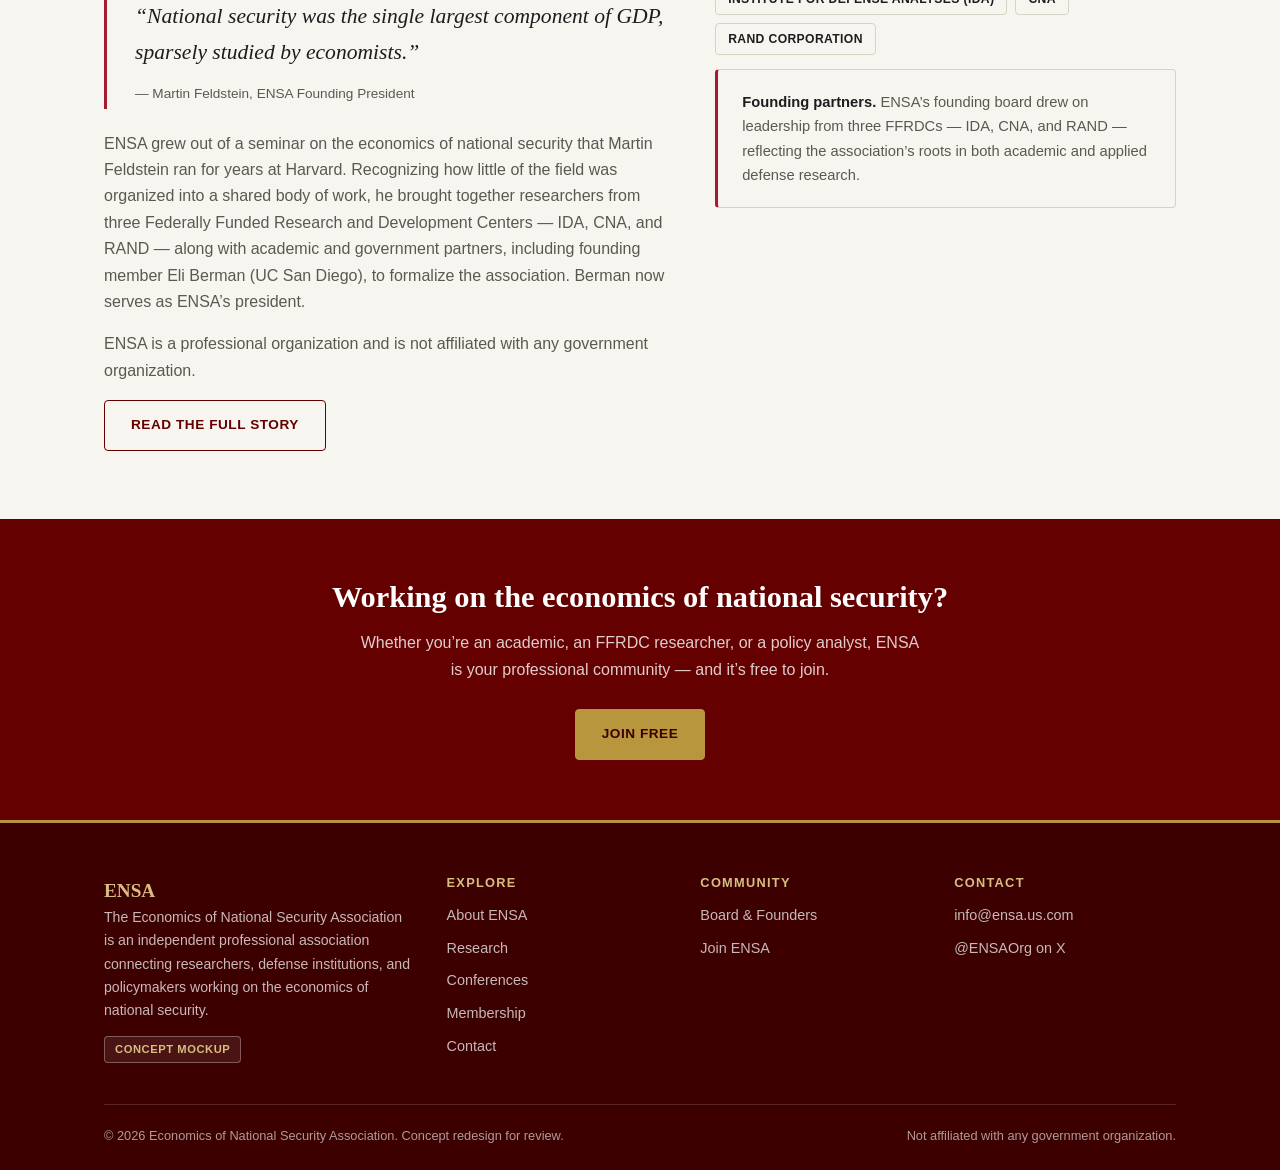
==== commit ca46ed2a: "Restyle for an academic/journal feel Swap the Apple-style chrome for something that reads more like " ====
--- a/index.html
+++ b/index.html
@@ -150,7 +150,7 @@
   <div class="container">
     <div class="footer-grid">
       <div class="footer-brand">
-        <span style="color:#1D1D1F;font-family:-apple-system,BlinkMacSystemFont,'Segoe UI',Helvetica,Arial,sans-serif;font-weight:700;font-size:1.05rem;">ENSA</span>
+        <span style="color:var(--gold-light);font-family:var(--serif);font-weight:700;font-size:1.2rem;">ENSA</span>
         <p>The Economics of National Security Association is an independent professional association connecting researchers, defense institutions, and policymakers working on the economics of national security.</p>
         <span class="mockup-badge">Concept Mockup</span>
       </div>
--- a/css/style.css
+++ b/css/style.css
@@ -1,5 +1,5 @@
 /* ENSA — Economics of National Security Association
-   Mockup stylesheet — white canvas, crimson + brass accents, Apple-style chrome */
+   Mockup stylesheet — academic/journal feel: serif headlines, crimson + brass accents, square-cornered chrome */
 
 :root {
   --navy: #650000;
@@ -8,16 +8,17 @@
   --gold: #B7963E;
   --gold-light: #D8BE80;
   --paper: #FFFFFF;
-  --paper-dark: #F5F5F7;
+  --paper-dark: #F7F5F0;
   --ink: #1D1D1F;
-  --ink-soft: #6E6E73;
-  --line: #D6D6DB;
+  --ink-soft: #5B5850;
+  --line: #D9D3C4;
   --white: #ffffff;
 
-  --serif: -apple-system, BlinkMacSystemFont, "SF Pro Display", "Helvetica Neue", Helvetica, Arial, sans-serif;
-  --sans: -apple-system, BlinkMacSystemFont, "SF Pro Text", "Helvetica Neue", Helvetica, Arial, sans-serif;
+  --serif: Georgia, Cambria, "Times New Roman", Times, serif;
+  --sans: "Helvetica Neue", Helvetica, Arial, sans-serif;
 
   --container: 1120px;
+  --radius: 4px;
 }
 
 * { box-sizing: border-box; }
@@ -29,7 +30,7 @@
   font-family: var(--sans);
   color: var(--ink);
   background: var(--paper);
-  line-height: 1.6;
+  line-height: 1.65;
   -webkit-font-smoothing: antialiased;
 }
 
@@ -37,14 +38,14 @@
   font-family: var(--serif);
   color: var(--ink);
   font-weight: 700;
-  letter-spacing: -0.02em;
-  line-height: 1.15;
+  letter-spacing: normal;
+  line-height: 1.2;
   margin: 0 0 0.5em;
 }
 
-h1 { font-size: 3rem; }
-h2 { font-size: 2rem; }
-h3 { font-size: 1.3rem; letter-spacing: -0.01em; }
+h1 { font-size: 2.8rem; }
+h2 { font-size: 1.9rem; }
+h3 { font-size: 1.25rem; }
 
 p { margin: 0 0 1em; color: var(--ink-soft); }
 
@@ -74,31 +75,29 @@
 
 /* ---------- Top bar ---------- */
 .topbar {
-  background: var(--paper-dark);
-  color: var(--ink-soft);
-  font-size: 0.8rem;
-  border-bottom: 1px solid var(--line);
+  background: var(--navy);
+  color: rgba(255,255,255,0.82);
+  font-size: 0.78rem;
+  border-bottom: 1px solid var(--navy-deep);
 }
 .topbar .container {
   display: flex;
   justify-content: space-between;
   align-items: center;
-  padding-top: 6px;
-  padding-bottom: 6px;
+  padding-top: 7px;
+  padding-bottom: 7px;
   flex-wrap: wrap;
   gap: 6px;
 }
-.topbar a { color: var(--ink-soft); text-decoration: none; }
-.topbar a:hover { color: var(--navy-light); }
+.topbar a { color: rgba(255,255,255,0.82); text-decoration: none; }
+.topbar a:hover { color: var(--white); }
 .topbar .topbar-links { display: flex; gap: 18px; align-items: center; }
-.topbar .topbar-links a[href*="membership"] { color: var(--navy-light); font-weight: 600; }
+.topbar .topbar-links a[href*="membership"] { color: var(--gold-light); font-weight: 700; text-transform: uppercase; letter-spacing: 0.04em; font-size: 0.72rem; }
 
 /* ---------- Header / nav ---------- */
 header.site-header {
-  background: rgba(255,255,255,0.82);
-  backdrop-filter: saturate(180%) blur(20px);
-  -webkit-backdrop-filter: saturate(180%) blur(20px);
-  border-bottom: 1px solid var(--line);
+  background: var(--paper);
+  border-bottom: 3px solid var(--navy);
   position: sticky;
   top: 0;
   z-index: 50;
@@ -107,21 +106,22 @@
   display: flex;
   align-items: center;
   justify-content: space-between;
-  padding: 12px 0;
+  padding: 16px 0;
   gap: 20px;
 }
 .brand {
   display: flex;
   align-items: center;
-  gap: 12px;
+  gap: 14px;
   text-decoration: none;
 }
 .brand-mark {
-  width: 40px;
-  height: 40px;
+  width: 42px;
+  height: 42px;
   border-radius: 50%;
-  background: linear-gradient(135deg, var(--gold-light), var(--gold));
-  color: var(--ink);
+  background: var(--gold-light);
+  border: 2px solid var(--navy);
+  color: var(--navy);
   display: flex;
   align-items: center;
   justify-content: center;
@@ -133,33 +133,35 @@
 .brand-text .brand-name {
   font-family: var(--serif);
   color: var(--ink);
-  font-size: 1.1rem;
-  font-weight: 700;
-  letter-spacing: -0.01em;
+  font-size: 1.25rem;
+  font-weight: 700;
+  letter-spacing: 0.01em;
   display: block;
 }
 .brand-text .brand-sub {
   color: var(--ink-soft);
-  font-size: 0.7rem;
-  text-transform: uppercase;
-  letter-spacing: 0.08em;
+  font-size: 0.68rem;
+  text-transform: uppercase;
+  letter-spacing: 0.1em;
   display: block;
 }
 
 nav.main-nav ul {
   list-style: none;
   display: flex;
-  gap: 4px;
+  gap: 2px;
   margin: 0;
   padding: 0;
 }
 nav.main-nav a {
   color: var(--ink);
   text-decoration: none;
-  font-size: 0.92rem;
-  font-weight: 500;
+  font-size: 0.88rem;
+  font-weight: 600;
+  text-transform: uppercase;
+  letter-spacing: 0.03em;
   padding: 9px 14px;
-  border-radius: 980px;
+  border-radius: var(--radius);
   display: block;
   transition: background 0.15s ease, color 0.15s ease;
 }
@@ -170,7 +172,7 @@
 }
 nav.main-nav a[aria-current="page"] {
   color: var(--navy-light);
-  background: rgba(165,28,48,0.08);
+  box-shadow: inset 0 -3px 0 var(--gold);
 }
 
 .nav-toggle {
@@ -179,7 +181,7 @@
   border: 1px solid var(--line);
   color: var(--ink);
   font-size: 1.3rem;
-  border-radius: 8px;
+  border-radius: var(--radius);
   padding: 6px 10px;
   cursor: pointer;
 }
@@ -188,15 +190,15 @@
 .hero {
   background: var(--paper);
   color: var(--ink);
-  padding: 96px 0 84px;
+  padding: 88px 0 76px;
   position: relative;
 }
 .hero .container { position: relative; }
 .hero .eyebrow {
   color: var(--navy-light);
   text-transform: uppercase;
-  letter-spacing: 0.12em;
-  font-size: 0.8rem;
+  letter-spacing: 0.14em;
+  font-size: 0.78rem;
   font-weight: 700;
   margin-bottom: 16px;
 }
@@ -207,7 +209,7 @@
 }
 .hero p.lead {
   color: var(--ink-soft);
-  font-size: 1.2rem;
+  font-size: 1.15rem;
   max-width: 620px;
   margin-bottom: 34px;
 }
@@ -215,22 +217,24 @@
 
 .btn {
   display: inline-block;
-  padding: 13px 28px;
-  border-radius: 980px;
-  font-weight: 600;
-  font-size: 0.95rem;
+  padding: 13px 26px;
+  border-radius: var(--radius);
+  font-weight: 700;
+  font-size: 0.85rem;
+  text-transform: uppercase;
+  letter-spacing: 0.04em;
   text-decoration: none;
   border: 1.5px solid transparent;
   cursor: pointer;
   font-family: var(--sans);
-  transition: background 0.15s ease, color 0.15s ease, border-color 0.15s ease, transform 0.1s ease;
+  transition: background 0.15s ease, color 0.15s ease, border-color 0.15s ease;
 }
 .btn-gold {
-  background: var(--navy-light);
+  background: var(--navy);
   color: var(--white);
-  border-color: var(--navy-light);
-}
-.btn-gold:hover { background: var(--navy); border-color: var(--navy); color: var(--white); }
+  border-color: var(--navy);
+}
+.btn-gold:hover { background: var(--navy-deep); border-color: var(--navy-deep); color: var(--white); }
 .btn-outline {
   background: transparent;
   color: var(--ink);
@@ -244,23 +248,23 @@
 .page-hero {
   background: var(--paper-dark);
   color: var(--ink);
-  padding: 60px 0;
+  padding: 56px 0;
   border-bottom: 1px solid var(--line);
 }
 .page-hero .eyebrow {
   color: var(--navy-light);
   text-transform: uppercase;
-  letter-spacing: 0.12em;
-  font-size: 0.78rem;
+  letter-spacing: 0.14em;
+  font-size: 0.76rem;
   font-weight: 700;
   margin-bottom: 10px;
 }
-.page-hero h1 { color: var(--ink); margin-bottom: 10px; font-size: 2.4rem; }
+.page-hero h1 { color: var(--ink); margin-bottom: 10px; font-size: 2.2rem; }
 .page-hero p { color: var(--ink-soft); max-width: 700px; margin-bottom: 0; }
 
 /* breadcrumb */
 .breadcrumb {
-  font-size: 0.82rem;
+  font-size: 0.8rem;
   color: var(--ink-soft);
   margin-bottom: 14px;
 }
@@ -268,14 +272,14 @@
 .breadcrumb a:hover { color: var(--navy-light); }
 
 /* ---------- Sections ---------- */
-section { padding: 72px 0; scroll-margin-top: 88px; }
+section { padding: 68px 0; scroll-margin-top: 88px; }
 section.alt { background: var(--paper-dark); }
-.section-head { max-width: 700px; margin-bottom: 44px; }
+.section-head { max-width: 700px; margin-bottom: 40px; border-top: 3px solid var(--gold); padding-top: 16px; }
 .section-head .kicker {
   color: var(--navy-light);
   text-transform: uppercase;
-  font-size: 0.78rem;
-  letter-spacing: 0.1em;
+  font-size: 0.76rem;
+  letter-spacing: 0.12em;
   font-weight: 700;
   margin-bottom: 8px;
   display: block;
@@ -284,7 +288,7 @@
 /* ---------- Card grid ---------- */
 .grid {
   display: grid;
-  gap: 24px;
+  gap: 22px;
   grid-template-columns: repeat(3, 1fr);
 }
 .grid.cols-2 { grid-template-columns: repeat(2, 1fr); }
@@ -293,22 +297,23 @@
 .card {
   background: var(--white);
   border: 1px solid var(--line);
-  border-radius: 18px;
-  padding: 30px;
-  box-shadow: 0 1px 2px rgba(0,0,0,0.03);
-  transition: box-shadow 0.2s ease, transform 0.2s ease;
-}
-.card:hover { box-shadow: 0 16px 32px rgba(0,0,0,0.08); transform: translateY(-2px); }
+  border-radius: var(--radius);
+  border-top: 3px solid var(--navy);
+  padding: 28px;
+  transition: border-color 0.2s ease;
+}
+.card:hover { border-color: var(--navy-light); }
 .card .icon {
-  width: 46px;
-  height: 46px;
-  border-radius: 50%;
-  background: rgba(165,28,48,0.08);
+  width: 40px;
+  height: 40px;
+  border-radius: var(--radius);
+  background: var(--paper-dark);
+  border: 1px solid var(--line);
   color: var(--navy-light);
   display: flex;
   align-items: center;
   justify-content: center;
-  font-size: 1.3rem;
+  font-size: 1.15rem;
   margin-bottom: 18px;
 }
 .card h3 { margin-bottom: 10px; }
@@ -316,33 +321,32 @@
 .card .card-link {
   display: inline-block;
   margin-top: 14px;
-  font-size: 0.88rem;
-  font-weight: 600;
+  font-size: 0.85rem;
+  font-weight: 700;
   text-decoration: none;
 }
 
 /* ---------- Stats ---------- */
 .stats {
-  background: var(--paper-dark);
-  color: var(--ink);
-  padding: 52px 0;
-  border-top: 1px solid var(--line);
-  border-bottom: 1px solid var(--line);
+  background: var(--navy);
+  color: var(--white);
+  padding: 48px 0;
+  border-top: 1px solid var(--navy-deep);
+  border-bottom: 1px solid var(--navy-deep);
 }
 .stats .grid { grid-template-columns: repeat(4, 1fr); text-align: center; gap: 20px; }
 .stat .num {
   font-family: var(--serif);
   font-weight: 700;
-  font-size: 2.5rem;
-  color: var(--ink);
+  font-size: 2.3rem;
+  color: var(--gold-light);
   display: block;
-  letter-spacing: -0.02em;
 }
 .stat .label {
-  color: var(--ink-soft);
-  font-size: 0.83rem;
-  text-transform: uppercase;
-  letter-spacing: 0.05em;
+  color: rgba(255,255,255,0.78);
+  font-size: 0.8rem;
+  text-transform: uppercase;
+  letter-spacing: 0.06em;
 }
 
 /* ---------- Pull quote ---------- */
@@ -350,8 +354,8 @@
   border-left: 3px solid var(--navy-light);
   padding: 4px 0 4px 28px;
   font-family: var(--serif);
-  font-weight: 500;
-  font-size: 1.4rem;
+  font-weight: 400;
+  font-size: 1.35rem;
   color: var(--ink);
   font-style: italic;
   margin: 0 0 1em;
@@ -379,14 +383,13 @@
 .timeline li::before {
   content: "";
   position: absolute;
-  left: -7px;
+  left: -6px;
   top: 4px;
-  width: 12px;
-  height: 12px;
-  border-radius: 50%;
+  width: 10px;
+  height: 10px;
   background: var(--navy-light);
   border: 2px solid var(--white);
-  box-shadow: 0 0 0 2px var(--navy-light);
+  box-shadow: 0 0 0 1px var(--navy-light);
 }
 .timeline .year {
   font-family: var(--serif);
@@ -402,10 +405,11 @@
   align-items: flex-start;
 }
 .person .avatar {
-  width: 52px;
-  height: 52px;
+  width: 50px;
+  height: 50px;
   border-radius: 50%;
-  background: rgba(165,28,48,0.08);
+  background: var(--paper-dark);
+  border: 1px solid var(--line);
   color: var(--navy-light);
   display: flex;
   align-items: center;
@@ -415,7 +419,7 @@
   flex-shrink: 0;
 }
 .person h4 { margin: 0; color: var(--ink); font-family: var(--serif); font-size: 1.05rem; }
-.person .role { color: var(--navy-light); font-size: 0.82rem; font-weight: 700; text-transform: uppercase; letter-spacing: 0.04em; margin-bottom: 4px; }
+.person .role { color: var(--navy-light); font-size: 0.8rem; font-weight: 700; text-transform: uppercase; letter-spacing: 0.05em; margin-bottom: 4px; }
 .person p { font-size: 0.92rem; margin-bottom: 0; }
 
 /* ---------- Note / callout ---------- */
@@ -423,7 +427,7 @@
   background: var(--paper-dark);
   border: 1px solid var(--line);
   border-left: 3px solid var(--navy-light);
-  border-radius: 10px;
+  border-radius: var(--radius);
   padding: 20px 24px;
   font-size: 0.92rem;
   color: var(--ink-soft);
@@ -436,14 +440,16 @@
   background: var(--paper-dark);
   border: 1px solid var(--line);
   color: var(--ink);
-  font-size: 0.8rem;
-  font-weight: 600;
-  padding: 5px 14px;
-  border-radius: 980px;
+  font-size: 0.76rem;
+  font-weight: 700;
+  text-transform: uppercase;
+  letter-spacing: 0.03em;
+  padding: 5px 12px;
+  border-radius: var(--radius);
 }
 
 /* ---------- Table ---------- */
-table.data-table { width: 100%; border-collapse: collapse; background: var(--white); border: 1px solid var(--line); border-radius: 12px; overflow: hidden; }
+table.data-table { width: 100%; border-collapse: collapse; background: var(--white); border: 1px solid var(--line); }
 table.data-table th, table.data-table td {
   text-align: left;
   padding: 14px 16px;
@@ -455,6 +461,7 @@
   color: var(--ink);
   font-family: var(--serif);
   font-weight: 700;
+  border-bottom: 2px solid var(--navy);
 }
 table.data-table tr:last-child td { border-bottom: none; }
 
@@ -462,30 +469,32 @@
 .resource {
   background: var(--white);
   border: 1px solid var(--line);
-  border-radius: 16px;
-  padding: 26px 28px;
+  border-left: 3px solid var(--navy);
+  border-radius: var(--radius);
+  padding: 24px 26px;
   display: flex;
   gap: 20px;
   align-items: flex-start;
-  margin-bottom: 16px;
+  margin-bottom: 14px;
 }
 .resource .icon {
-  width: 42px;
-  height: 42px;
-  border-radius: 50%;
-  background: var(--paper-dark);
+  width: 38px;
+  height: 38px;
+  border-radius: var(--radius);
+  background: var(--paper-dark);
+  border: 1px solid var(--line);
   color: var(--navy-light);
   display: flex;
   align-items: center;
   justify-content: center;
-  font-size: 1.2rem;
+  font-size: 1.05rem;
   flex-shrink: 0;
 }
 .resource h3 { margin-bottom: 6px; font-size: 1.1rem; }
 .resource p { margin-bottom: 8px; font-size: 0.93rem; }
 
 /* ---------- Paper / literature entries ---------- */
-.paper .tag { background: rgba(165,28,48,0.08); color: var(--navy-light); border-color: rgba(165,28,48,0.2); font-size: 0.72rem; }
+.paper .tag { background: var(--paper-dark); color: var(--navy-light); border-color: var(--line); }
 .paper-meta {
   font-size: 0.85rem;
   font-style: italic;
@@ -498,12 +507,12 @@
 .accordion {
   display: flex;
   flex-direction: column;
-  gap: 14px;
+  gap: 12px;
 }
 .acc-item {
   background: var(--white);
   border: 1px solid var(--line);
-  border-radius: 16px;
+  border-radius: var(--radius);
   overflow: hidden;
 }
 .acc-trigger {
@@ -516,7 +525,8 @@
   text-align: left;
   background: none;
   border: none;
-  padding: 26px 28px;
+  border-left: 3px solid var(--navy);
+  padding: 24px 26px;
   cursor: pointer;
   font-family: inherit;
   color: inherit;
@@ -530,12 +540,12 @@
 .acc-heading {
   font-family: var(--serif);
   color: var(--ink);
-  font-size: 1.5rem;
+  font-size: 1.4rem;
   font-weight: 700;
 }
 .acc-sub {
   color: var(--ink-soft);
-  font-size: 0.95rem;
+  font-size: 0.94rem;
   font-weight: 400;
   max-width: 720px;
 }
@@ -549,7 +559,7 @@
 .acc-trigger[aria-expanded="true"] { border-bottom: 1px solid var(--line); }
 .acc-panel[hidden] { display: none; }
 .acc-panel-inner {
-  padding: 24px 28px 28px;
+  padding: 22px 26px 26px;
   background: var(--paper-dark);
   animation: acc-in 0.18s ease;
 }
@@ -564,22 +574,25 @@
 
 /* ---------- CTA band ---------- */
 .cta-band {
-  background: var(--paper-dark);
-  color: var(--ink);
-  padding: 64px 0;
+  background: var(--navy);
+  color: var(--white);
+  padding: 60px 0;
   text-align: center;
-  border-top: 1px solid var(--line);
-}
-.cta-band h2 { color: var(--ink); }
-.cta-band p { color: var(--ink-soft); max-width: 560px; margin: 0 auto 26px; }
+}
+.cta-band h2 { color: var(--white); }
+.cta-band p { color: rgba(255,255,255,0.8); max-width: 560px; margin: 0 auto 26px; }
+.cta-band .btn-gold { background: var(--gold); border-color: var(--gold); color: var(--navy-deep); }
+.cta-band .btn-gold:hover { background: var(--gold-light); border-color: var(--gold-light); color: var(--navy-deep); }
 
 /* ---------- Forms ---------- */
 .form-grid { display: grid; grid-template-columns: 1fr 1fr; gap: 18px; }
 .form-grid .full { grid-column: 1 / -1; }
 label {
   display: block;
-  font-size: 0.85rem;
-  font-weight: 600;
+  font-size: 0.82rem;
+  font-weight: 700;
+  text-transform: uppercase;
+  letter-spacing: 0.02em;
   color: var(--ink);
   margin-bottom: 6px;
 }
@@ -587,7 +600,7 @@
   width: 100%;
   padding: 12px 14px;
   border: 1px solid var(--line);
-  border-radius: 10px;
+  border-radius: var(--radius);
   font-family: var(--sans);
   font-size: 0.95rem;
   background: var(--white);
@@ -604,11 +617,13 @@
   font-family: var(--serif);
   font-weight: 700;
   color: var(--ink);
-  font-size: 1.15rem;
+  font-size: 1.1rem;
   padding-top: 8px;
   margin-bottom: -4px;
-}
-.form-grid .form-section-label:first-child { padding-top: 0; }
+  border-top: 1px solid var(--line);
+  padding-top: 18px;
+}
+.form-grid .form-section-label:first-child { border-top: none; padding-top: 0; }
 .radio-row, .checkbox-grid {
   display: flex;
   flex-wrap: wrap;
@@ -633,28 +648,29 @@
 .tier {
   background: var(--white);
   border: 1px solid var(--line);
-  border-radius: 18px;
-  padding: 32px 26px;
+  border-top: 3px solid var(--navy);
+  border-radius: var(--radius);
+  padding: 30px 26px;
   display: flex;
   flex-direction: column;
 }
-.tier.featured { border: 1.5px solid var(--gold); position: relative; }
+.tier.featured { border: 1.5px solid var(--gold); border-top: 3px solid var(--navy); position: relative; }
 .tier.featured::before {
   content: "Most common";
   position: absolute;
-  top: -13px;
+  top: -12px;
   left: 26px;
   background: var(--gold);
-  color: var(--ink);
-  font-size: 0.72rem;
+  color: var(--navy-deep);
+  font-size: 0.7rem;
   font-weight: 700;
   padding: 4px 10px;
-  border-radius: 980px;
-  text-transform: uppercase;
-  letter-spacing: 0.04em;
+  border-radius: var(--radius);
+  text-transform: uppercase;
+  letter-spacing: 0.05em;
 }
 .tier h3 { margin-bottom: 4px; }
-.tier .price { font-family: var(--serif); font-weight: 700; font-size: 1.6rem; color: var(--ink); margin-bottom: 14px; }
+.tier .price { font-family: var(--serif); font-weight: 700; font-size: 1.5rem; color: var(--ink); margin-bottom: 14px; }
 .tier .price span { font-size: 0.85rem; color: var(--ink-soft); font-family: var(--sans); font-weight: 400; }
 .tier ul { padding-left: 20px; margin: 0 0 22px; color: var(--ink-soft); font-size: 0.92rem; }
 .tier ul li { margin-bottom: 8px; }
@@ -664,28 +680,29 @@
 .contact-methods { display: flex; flex-direction: column; gap: 22px; }
 .contact-method { display: flex; gap: 16px; align-items: flex-start; }
 .contact-method .icon {
-  width: 40px;
-  height: 40px;
-  border-radius: 50%;
-  background: rgba(165,28,48,0.08);
+  width: 38px;
+  height: 38px;
+  border-radius: var(--radius);
+  background: var(--paper-dark);
+  border: 1px solid var(--line);
   color: var(--navy-light);
   display: flex;
   align-items: center;
   justify-content: center;
   flex-shrink: 0;
-  font-size: 1.05rem;
+  font-size: 1rem;
 }
 .contact-method h4 { margin: 0 0 4px; color: var(--ink); font-family: var(--serif); }
 .contact-method p { margin: 0; font-size: 0.93rem; }
-.contact-method a { text-decoration: none; font-weight: 600; }
+.contact-method a { text-decoration: none; font-weight: 700; }
 
 /* ---------- Footer ---------- */
 footer.site-footer {
-  background: var(--paper-dark);
-  color: var(--ink-soft);
+  background: var(--navy-deep);
+  color: rgba(255,255,255,0.72);
   padding: 52px 0 24px;
   font-size: 0.9rem;
-  border-top: 1px solid var(--line);
+  border-top: 3px solid var(--gold);
 }
 .footer-grid {
   display: grid;
@@ -694,38 +711,38 @@
   margin-bottom: 36px;
 }
 .footer-grid h4 {
-  color: var(--ink);
+  color: var(--gold-light);
   font-family: var(--sans);
-  font-size: 0.82rem;
-  text-transform: uppercase;
-  letter-spacing: 0.08em;
+  font-size: 0.8rem;
+  text-transform: uppercase;
+  letter-spacing: 0.1em;
   margin-bottom: 14px;
 }
 .footer-grid ul { list-style: none; margin: 0; padding: 0; }
 .footer-grid li { margin-bottom: 9px; }
-footer.site-footer a { color: var(--ink-soft); text-decoration: none; }
-footer.site-footer a:hover { color: var(--navy-light); }
-.footer-brand p { color: var(--ink-soft); font-size: 0.88rem; }
+footer.site-footer a { color: rgba(255,255,255,0.72); text-decoration: none; }
+footer.site-footer a:hover { color: var(--white); }
+.footer-brand p { color: rgba(255,255,255,0.72); font-size: 0.88rem; }
 .footer-bottom {
-  border-top: 1px solid var(--line);
+  border-top: 1px solid rgba(255,255,255,0.15);
   padding-top: 20px;
   display: flex;
   justify-content: space-between;
   flex-wrap: wrap;
   gap: 10px;
   font-size: 0.8rem;
-  color: var(--ink-soft);
+  color: rgba(255,255,255,0.6);
 }
 .mockup-badge {
   display: inline-block;
-  background: rgba(165,28,48,0.08);
-  border: 1px solid rgba(165,28,48,0.25);
-  color: var(--navy-light);
+  background: rgba(255,255,255,0.08);
+  border: 1px solid rgba(255,255,255,0.3);
+  color: var(--gold-light);
   padding: 3px 10px;
-  border-radius: 980px;
-  font-size: 0.72rem;
-  font-weight: 700;
-  letter-spacing: 0.04em;
+  border-radius: var(--radius);
+  font-size: 0.7rem;
+  font-weight: 700;
+  letter-spacing: 0.05em;
   text-transform: uppercase;
 }
 
@@ -747,8 +764,8 @@
   nav.main-nav.open { display: block; }
   nav.main-nav ul { flex-direction: column; gap: 2px; padding: 10px 0; }
   .nav-wrap { flex-wrap: wrap; }
-  h1 { font-size: 2.1rem; }
-  .hero { padding: 56px 0; }
+  h1 { font-size: 2rem; }
+  .hero { padding: 52px 0; }
   .grid, .grid.cols-2, .grid.cols-4 { grid-template-columns: 1fr !important; }
   .footer-grid { grid-template-columns: 1fr 1fr; }
   .form-grid { grid-template-columns: 1fr; }
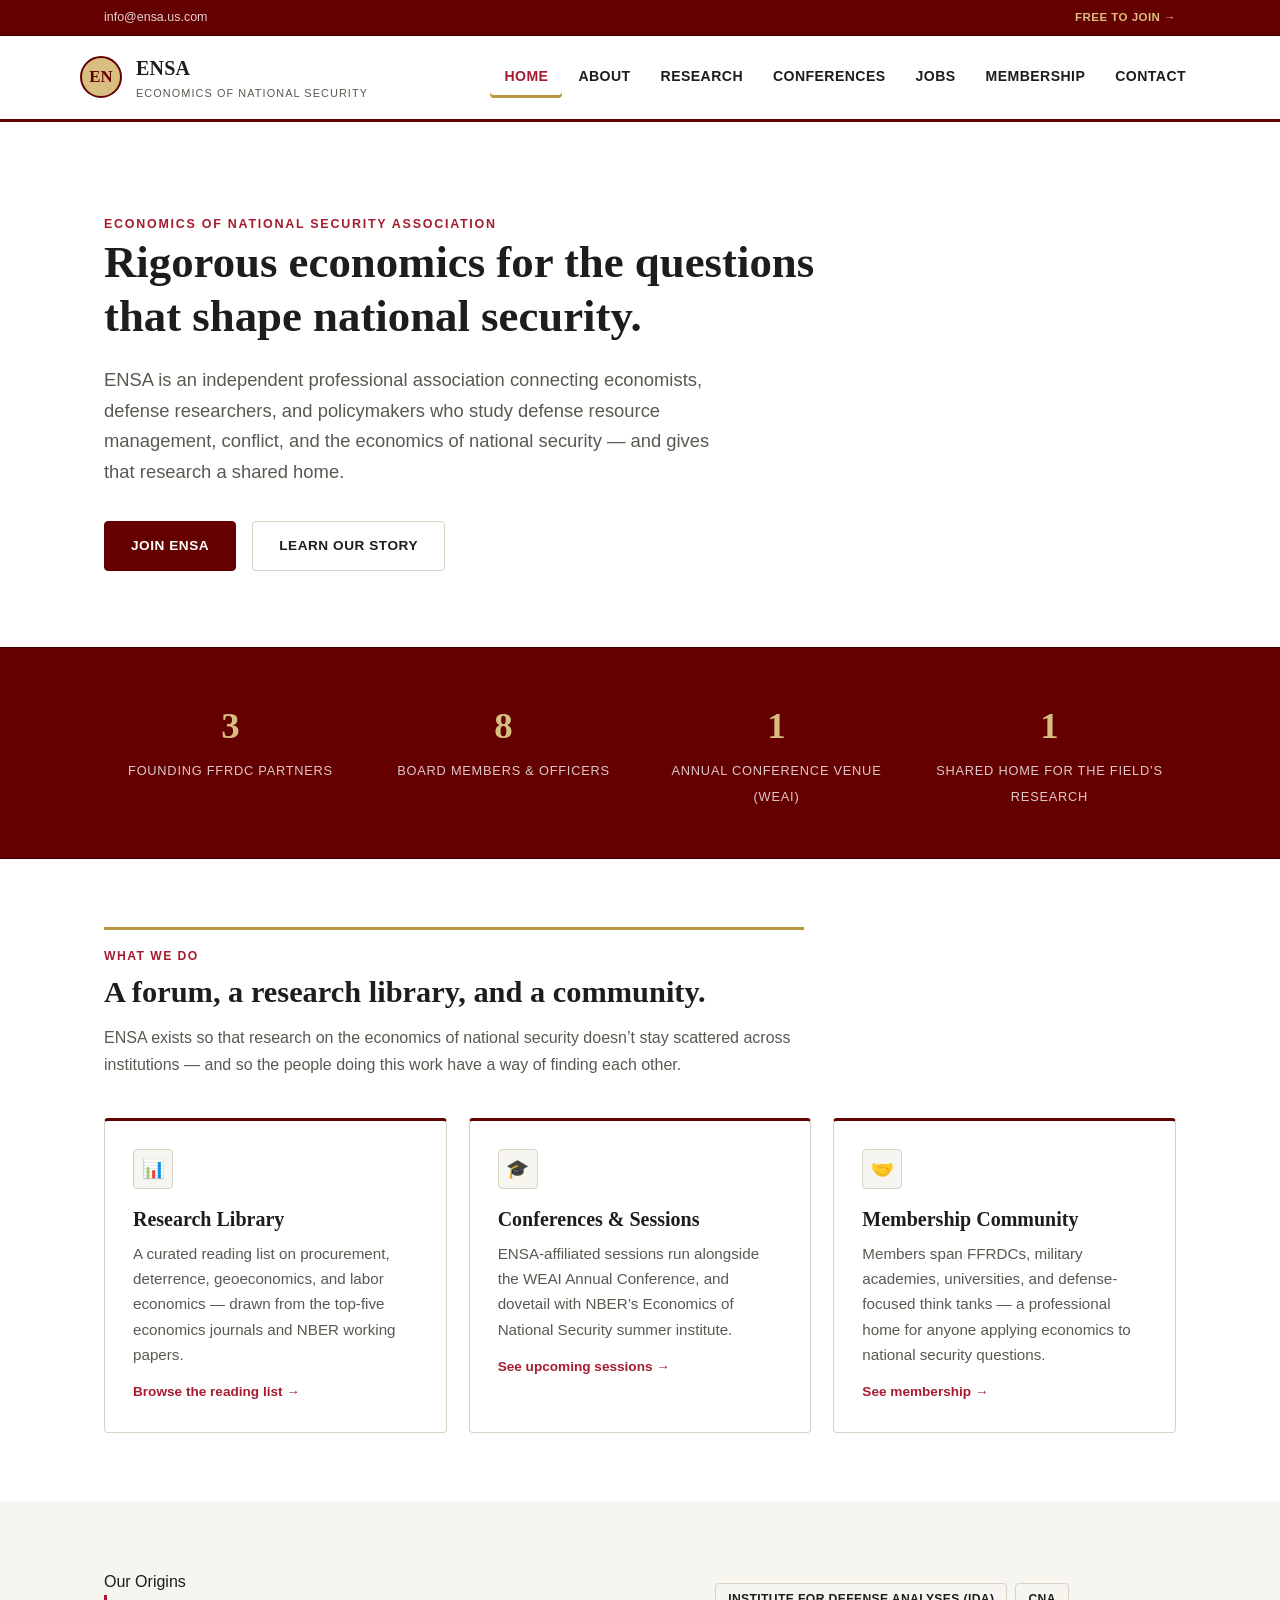
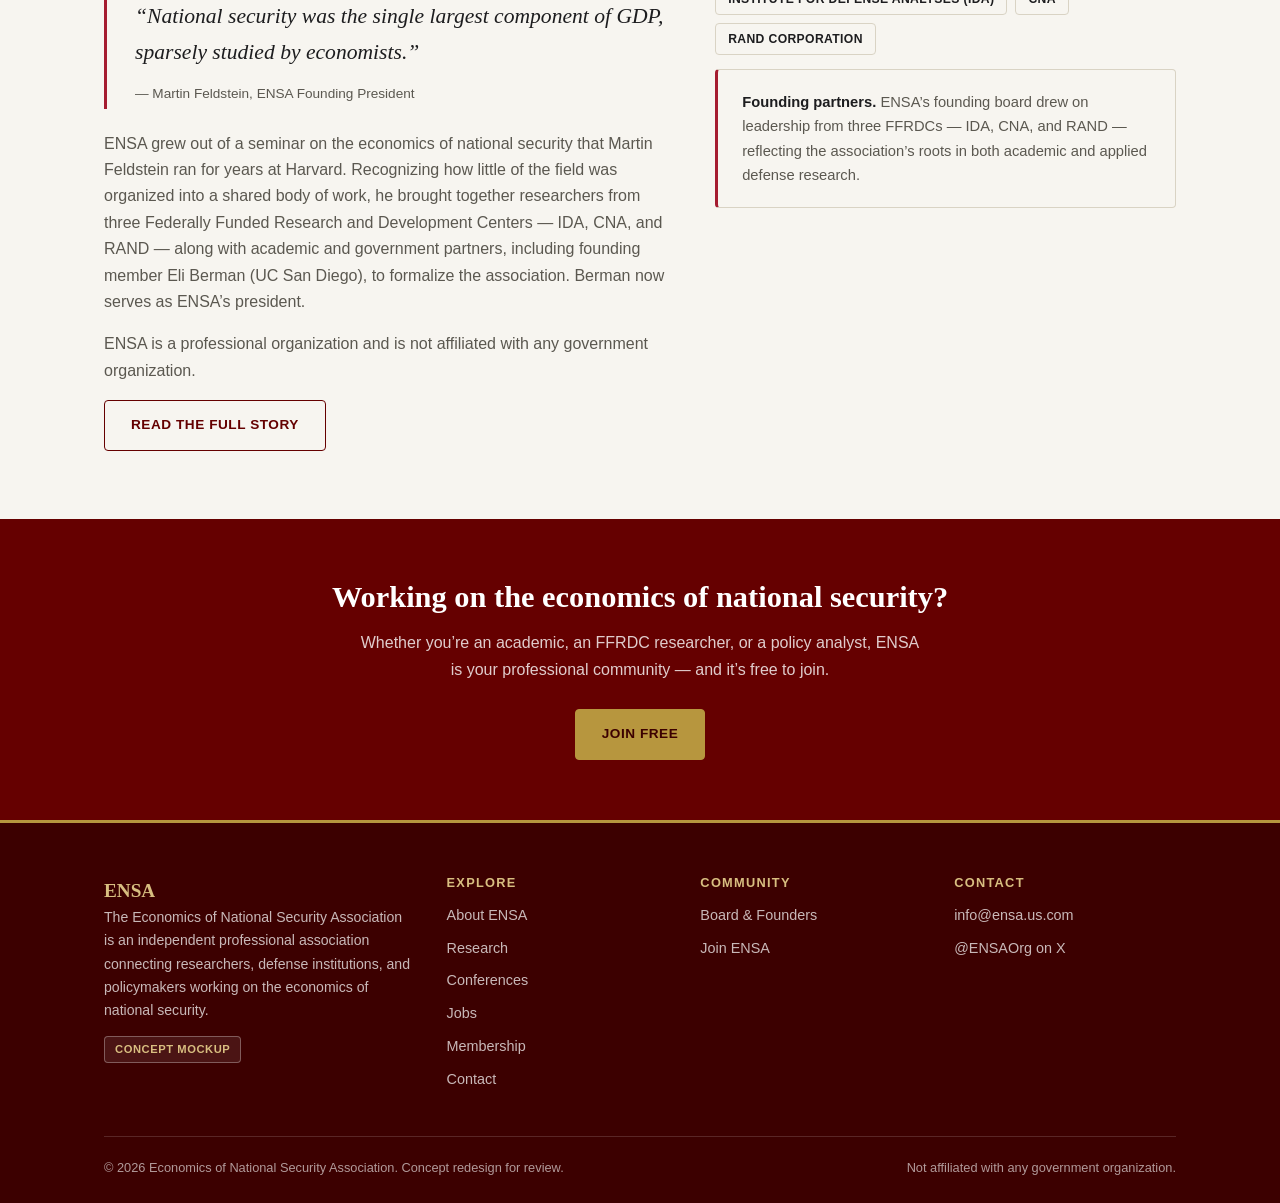
==== commit 2764aee0: "Add a Jobs page linking to JOE and EconJobMarket, plus featured job listings New jobs.html between C" ====
--- a/index.html
+++ b/index.html
@@ -37,6 +37,7 @@
         <li><a href="about.html">About</a></li>
         <li><a href="research.html">Research</a></li>
         <li><a href="resources.html">Conferences</a></li>
+        <li><a href="jobs.html">Jobs</a></li>
         <li><a href="membership.html">Membership</a></li>
         <li><a href="contact.html">Contact</a></li>
       </ul>
@@ -160,6 +161,7 @@
           <li><a href="about.html">About ENSA</a></li>
           <li><a href="research.html">Research</a></li>
           <li><a href="resources.html">Conferences</a></li>
+          <li><a href="jobs.html">Jobs</a></li>
           <li><a href="membership.html">Membership</a></li>
           <li><a href="contact.html">Contact</a></li>
         </ul>
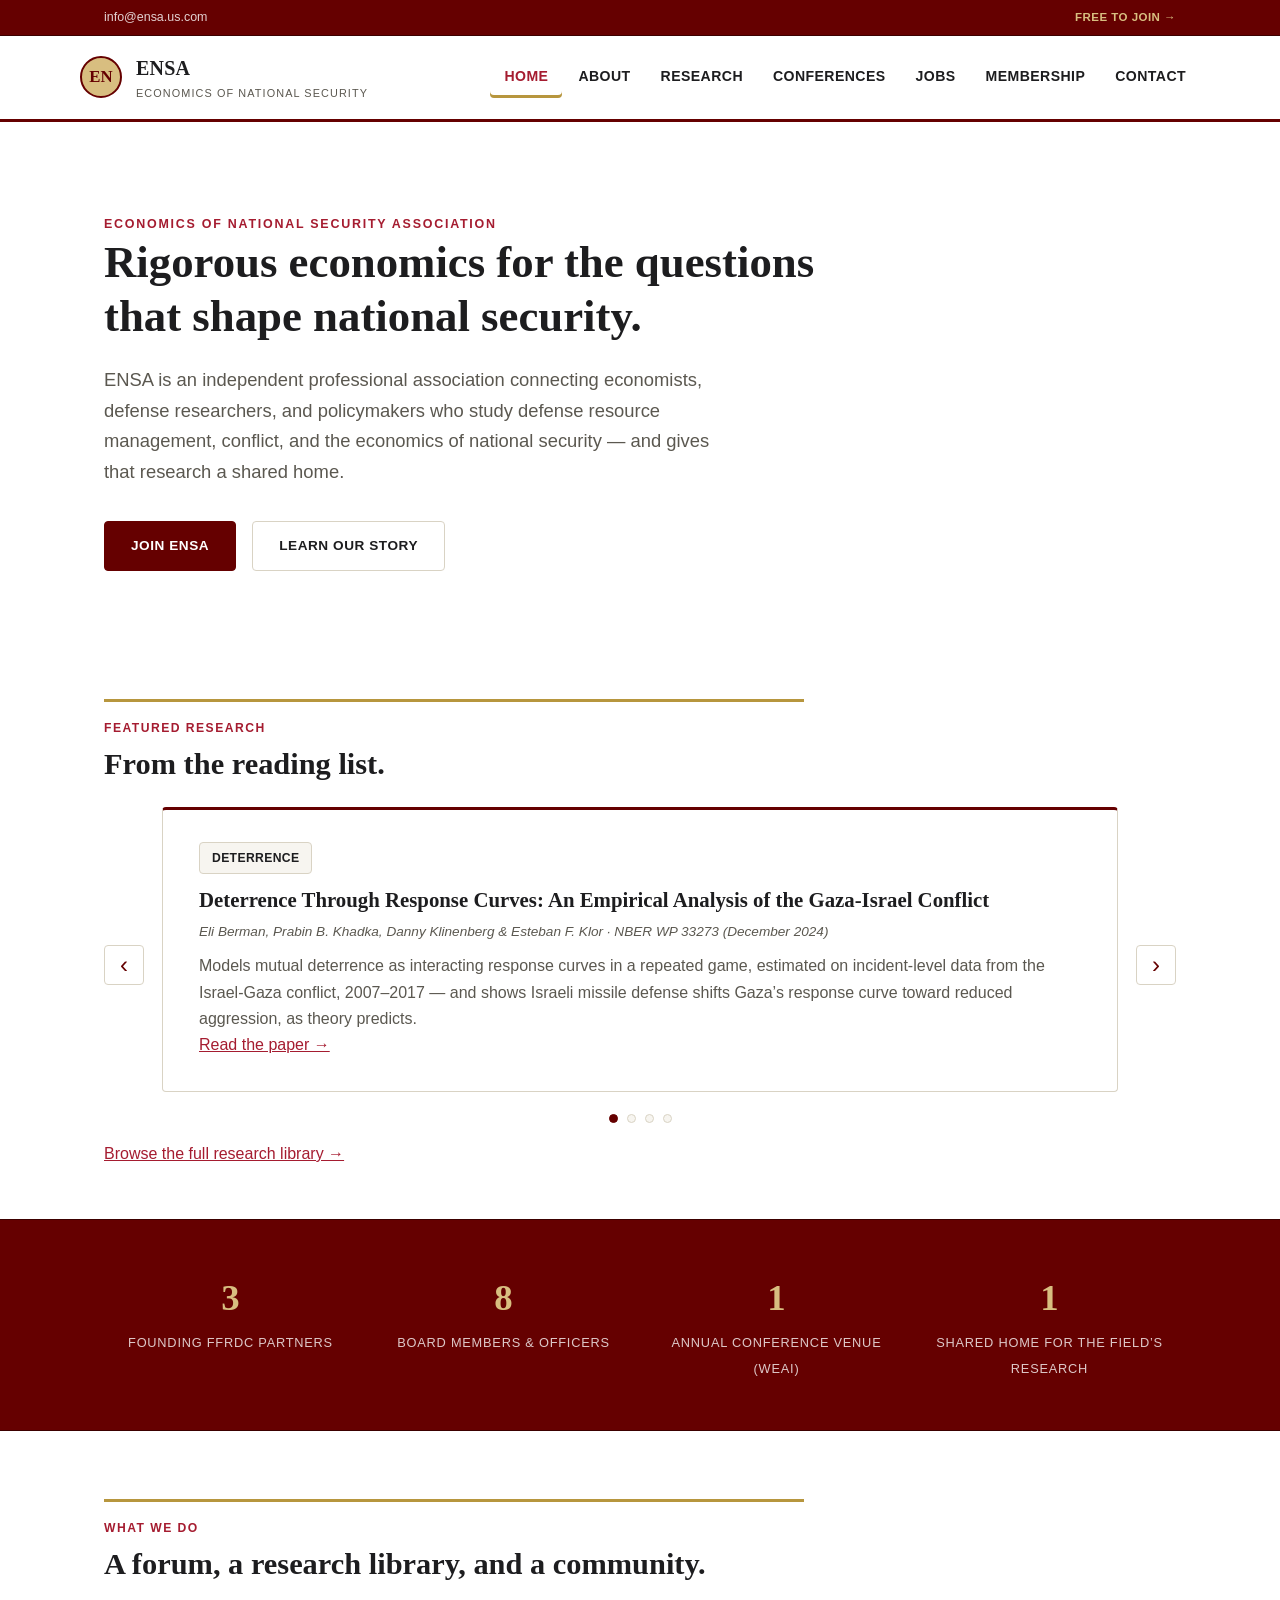
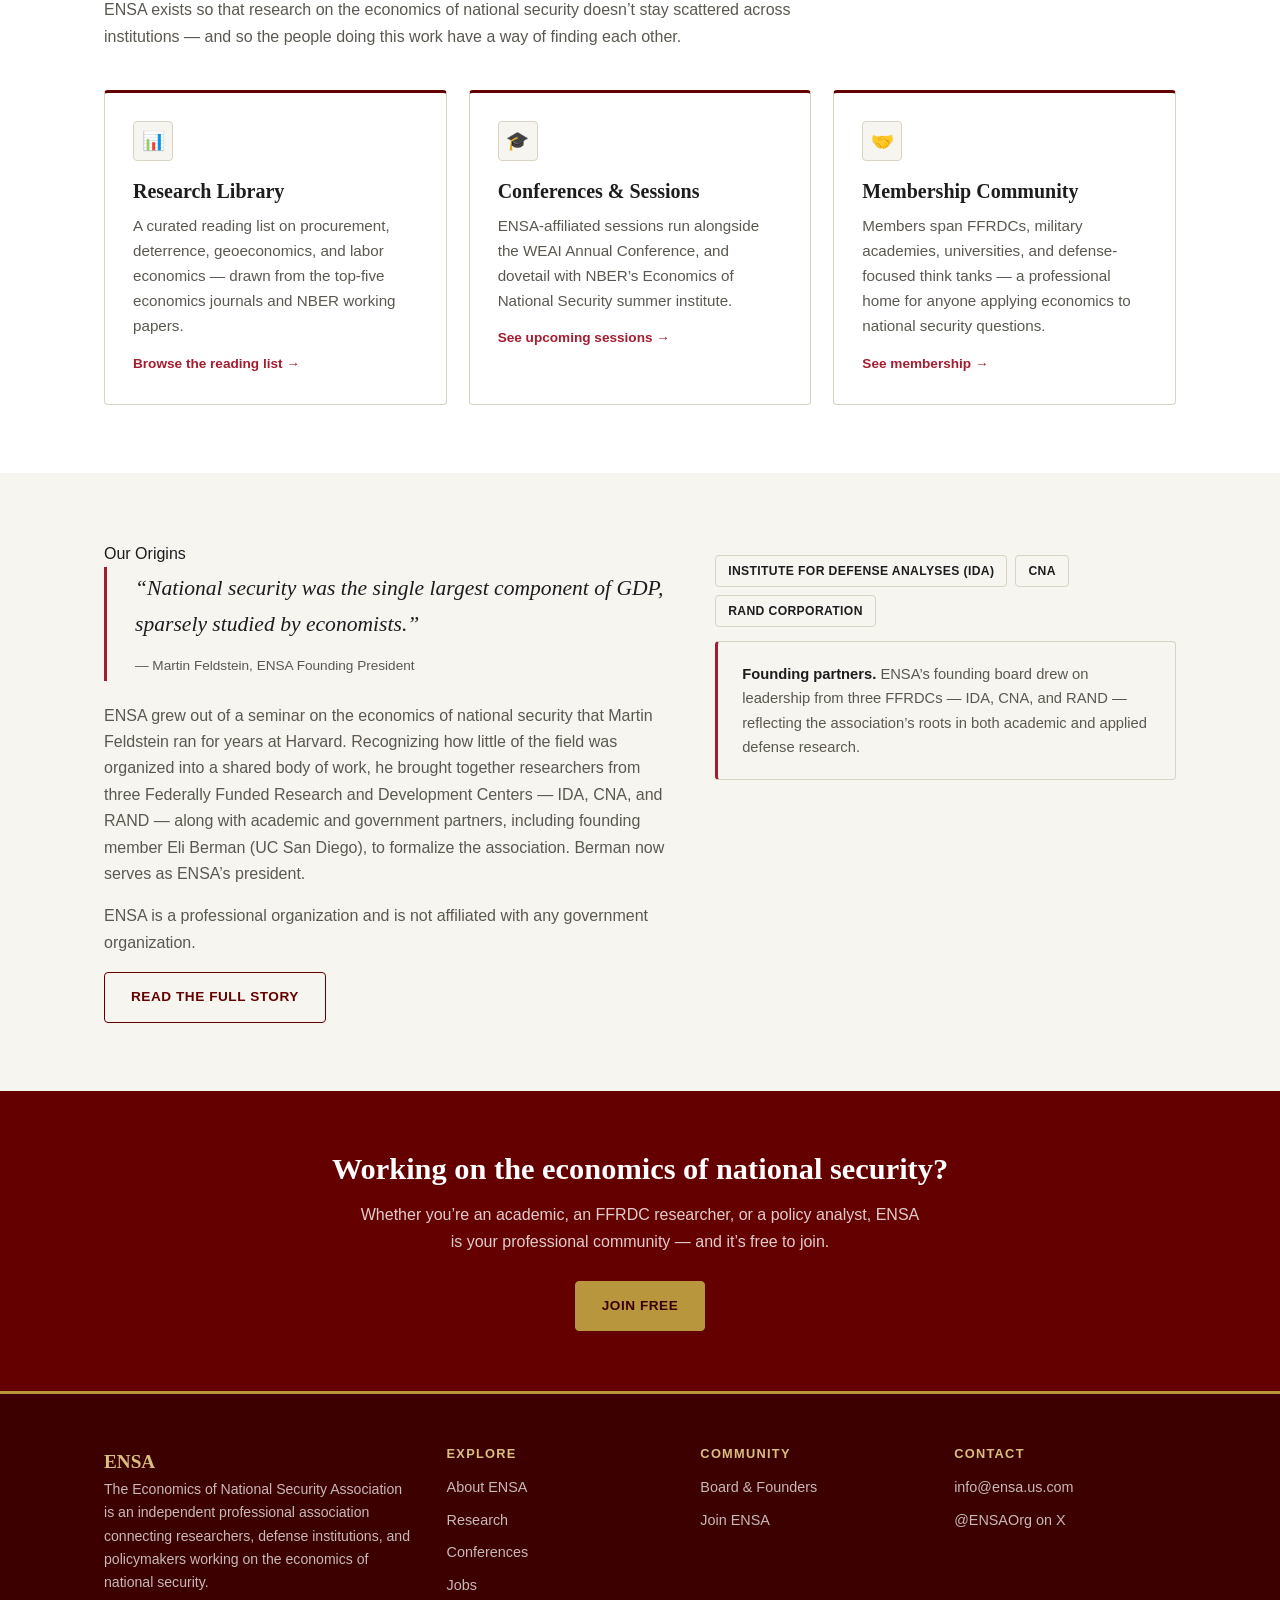
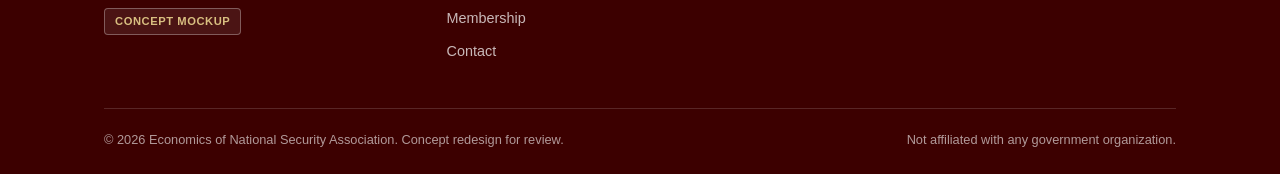
==== commit 6eaa49f8: "Add a featured-research carousel to the top of the home page Auto-advancing carousel (pauses on hove" ====
--- a/index.html
+++ b/index.html
@@ -59,6 +59,61 @@
     </div>
   </section>
 
+  <section class="featured-papers">
+    <div class="container">
+      <div class="section-head" style="margin-bottom:24px;">
+        <span class="kicker">Featured Research</span>
+        <h2>From the reading list.</h2>
+      </div>
+      <div class="carousel" id="paper-carousel" role="region" aria-roledescription="carousel" aria-label="Featured research papers">
+        <div class="carousel-track">
+
+          <article class="carousel-slide" aria-hidden="false">
+            <span class="tag">Deterrence</span>
+            <h3>Deterrence Through Response Curves: An Empirical Analysis of the Gaza-Israel Conflict</h3>
+            <p class="paper-meta">Eli Berman, Prabin B. Khadka, Danny Klinenberg &amp; Esteban F. Klor &middot; NBER WP 33273 (December 2024)</p>
+            <p>Models mutual deterrence as interacting response curves in a repeated game, estimated on incident-level data from the Israel-Gaza conflict, 2007&ndash;2017 &mdash; and shows Israeli missile defense shifts Gaza&rsquo;s response curve toward reduced aggression, as theory predicts.</p>
+            <a class="card-link" href="https://www.nber.org/papers/w33273" target="_blank" rel="noopener">Read the paper &rarr;</a>
+          </article>
+
+          <article class="carousel-slide" aria-hidden="true" hidden>
+            <span class="tag">Public Finance</span>
+            <h3>The Price of War</h3>
+            <p class="paper-meta">Jonathan Federle, Andr&eacute; Meier, Gernot J. M&uuml;ller, Willi Mutschler &amp; Moritz Schularick &middot; <em>American Economic Review</em>, Vol. 116, No. 3, pp. 791&ndash;827</p>
+            <p>Draws on 150 years of data across 60 countries to estimate war&rsquo;s macroeconomic toll: a war of average intensity cuts output by close to 10% and pushes consumer prices up roughly 20%, with damage spilling over to trading partners and neighbors.</p>
+            <a class="card-link" href="https://doi.org/10.1257/aer.20241355" target="_blank" rel="noopener">Read the paper &rarr;</a>
+          </article>
+
+          <article class="carousel-slide" aria-hidden="true" hidden>
+            <span class="tag">Terrorism</span>
+            <h3>Religion, Terrorism and Public Goods: Testing the Club Model</h3>
+            <p class="paper-meta">Eli Berman &amp; David D. Laitin &middot; <em>Journal of Public Economics</em>, Vol. 92, No. 10&ndash;11, pp. 1942&ndash;1967; NBER WP 13725</p>
+            <p>Models radical religious rebel groups &mdash; Hamas, Hezbollah, the Taliban &mdash; as efficient providers of local public goods that use costly sacrifice to screen out potential defectors before risky attacks.</p>
+            <a class="card-link" href="https://www.nber.org/papers/w13725" target="_blank" rel="noopener">Read the paper &rarr;</a>
+          </article>
+
+          <article class="carousel-slide" aria-hidden="true" hidden>
+            <span class="tag">Economic Theory of War</span>
+            <h3>Rationalist Explanations for War</h3>
+            <p class="paper-meta">James D. Fearon &middot; <em>International Organization</em>, Vol. 49, No. 3, pp. 379&ndash;414</p>
+            <p>The foundational bargaining model of war: since fighting is costly, rational states should always be able to find a negotiated settlement both prefer to war &mdash; so war itself is the puzzle to explain.</p>
+            <a class="card-link" href="https://web.stanford.edu/group/fearon-research/cgi-bin/wordpress/wp-content/uploads/2013/10/Rationalist-Explanations-for-War.pdf" target="_blank" rel="noopener">Read the paper &rarr;</a>
+          </article>
+
+        </div>
+        <button class="carousel-btn prev" type="button" aria-label="Previous paper">&#8249;</button>
+        <button class="carousel-btn next" type="button" aria-label="Next paper">&#8250;</button>
+        <div class="carousel-dots" role="tablist" aria-label="Choose a featured paper">
+          <button class="carousel-dot" type="button" role="tab" aria-selected="true" aria-label="Paper 1 of 4"></button>
+          <button class="carousel-dot" type="button" role="tab" aria-selected="false" aria-label="Paper 2 of 4"></button>
+          <button class="carousel-dot" type="button" role="tab" aria-selected="false" aria-label="Paper 3 of 4"></button>
+          <button class="carousel-dot" type="button" role="tab" aria-selected="false" aria-label="Paper 4 of 4"></button>
+        </div>
+      </div>
+      <a class="card-link" style="display:inline-block;margin-top:18px;" href="research.html">Browse the full research library &rarr;</a>
+    </div>
+  </section>
+
   <section class="stats">
     <div class="container">
       <div class="grid">
@@ -189,5 +244,6 @@
 </footer>
 
 <script src="assets/nav.js"></script>
+<script src="assets/carousel.js"></script>
 </body>
 </html>
--- a/css/style.css
+++ b/css/style.css
@@ -325,6 +325,73 @@
   font-weight: 700;
   text-decoration: none;
 }
+
+/* ---------- Featured papers carousel ---------- */
+.featured-papers { padding-top: 52px; padding-bottom: 52px; }
+.carousel {
+  position: relative;
+  padding: 0 58px;
+}
+.carousel-track {
+  position: relative;
+  min-height: 200px;
+}
+.carousel-slide {
+  background: var(--white);
+  border: 1px solid var(--line);
+  border-top: 3px solid var(--navy);
+  border-radius: var(--radius);
+  padding: 32px 36px;
+  animation: carousel-fade 0.35s ease;
+}
+.carousel-slide[hidden] { display: none; }
+.carousel-slide .tag { display: inline-block; margin-bottom: 14px; }
+.carousel-slide h3 { margin-bottom: 8px; font-size: 1.3rem; }
+.carousel-slide p:last-of-type { margin-bottom: 0; }
+@media (prefers-reduced-motion: reduce) {
+  .carousel-slide { animation: none; }
+}
+@keyframes carousel-fade {
+  from { opacity: 0; }
+  to { opacity: 1; }
+}
+.carousel-btn {
+  position: absolute;
+  top: 50%;
+  transform: translateY(-50%);
+  width: 40px;
+  height: 40px;
+  border-radius: var(--radius);
+  border: 1px solid var(--line);
+  background: var(--white);
+  color: var(--navy);
+  font-size: 1.5rem;
+  line-height: 1;
+  cursor: pointer;
+  display: flex;
+  align-items: center;
+  justify-content: center;
+  transition: border-color 0.15s ease, color 0.15s ease;
+}
+.carousel-btn:hover { border-color: var(--navy-light); color: var(--navy-light); }
+.carousel-btn.prev { left: 0; }
+.carousel-btn.next { right: 0; }
+.carousel-dots {
+  display: flex;
+  justify-content: center;
+  gap: 9px;
+  margin-top: 22px;
+}
+.carousel-dot {
+  width: 9px;
+  height: 9px;
+  border-radius: 50%;
+  border: 1px solid var(--line);
+  background: var(--paper-dark);
+  padding: 0;
+  cursor: pointer;
+}
+.carousel-dot[aria-selected="true"] { background: var(--navy); border-color: var(--navy); }
 
 /* ---------- Stats ---------- */
 .stats {
@@ -770,4 +837,7 @@
   .footer-grid { grid-template-columns: 1fr 1fr; }
   .form-grid { grid-template-columns: 1fr; }
   section { padding: 44px 0; }
-}
+  .carousel { padding: 0 44px; }
+  .carousel-slide { padding: 26px 22px; }
+  .carousel-btn { width: 34px; height: 34px; font-size: 1.25rem; }
+}
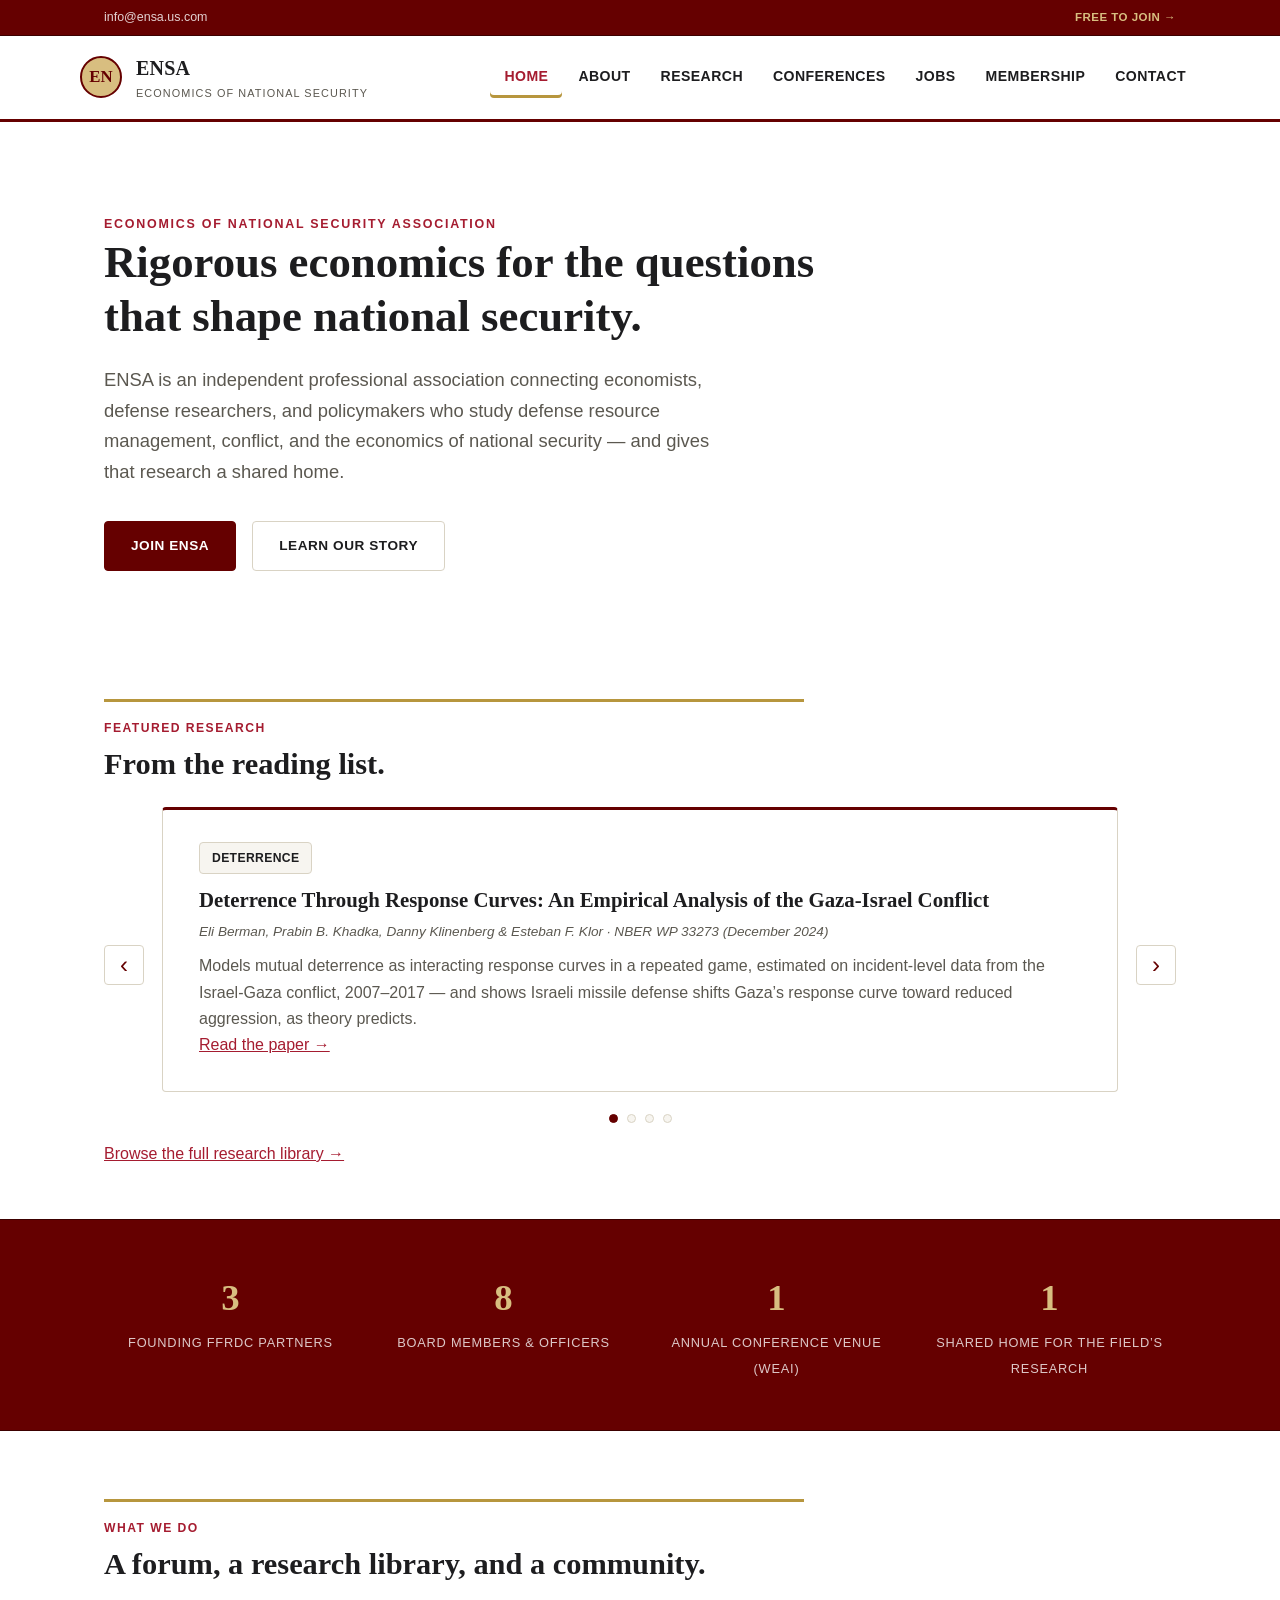
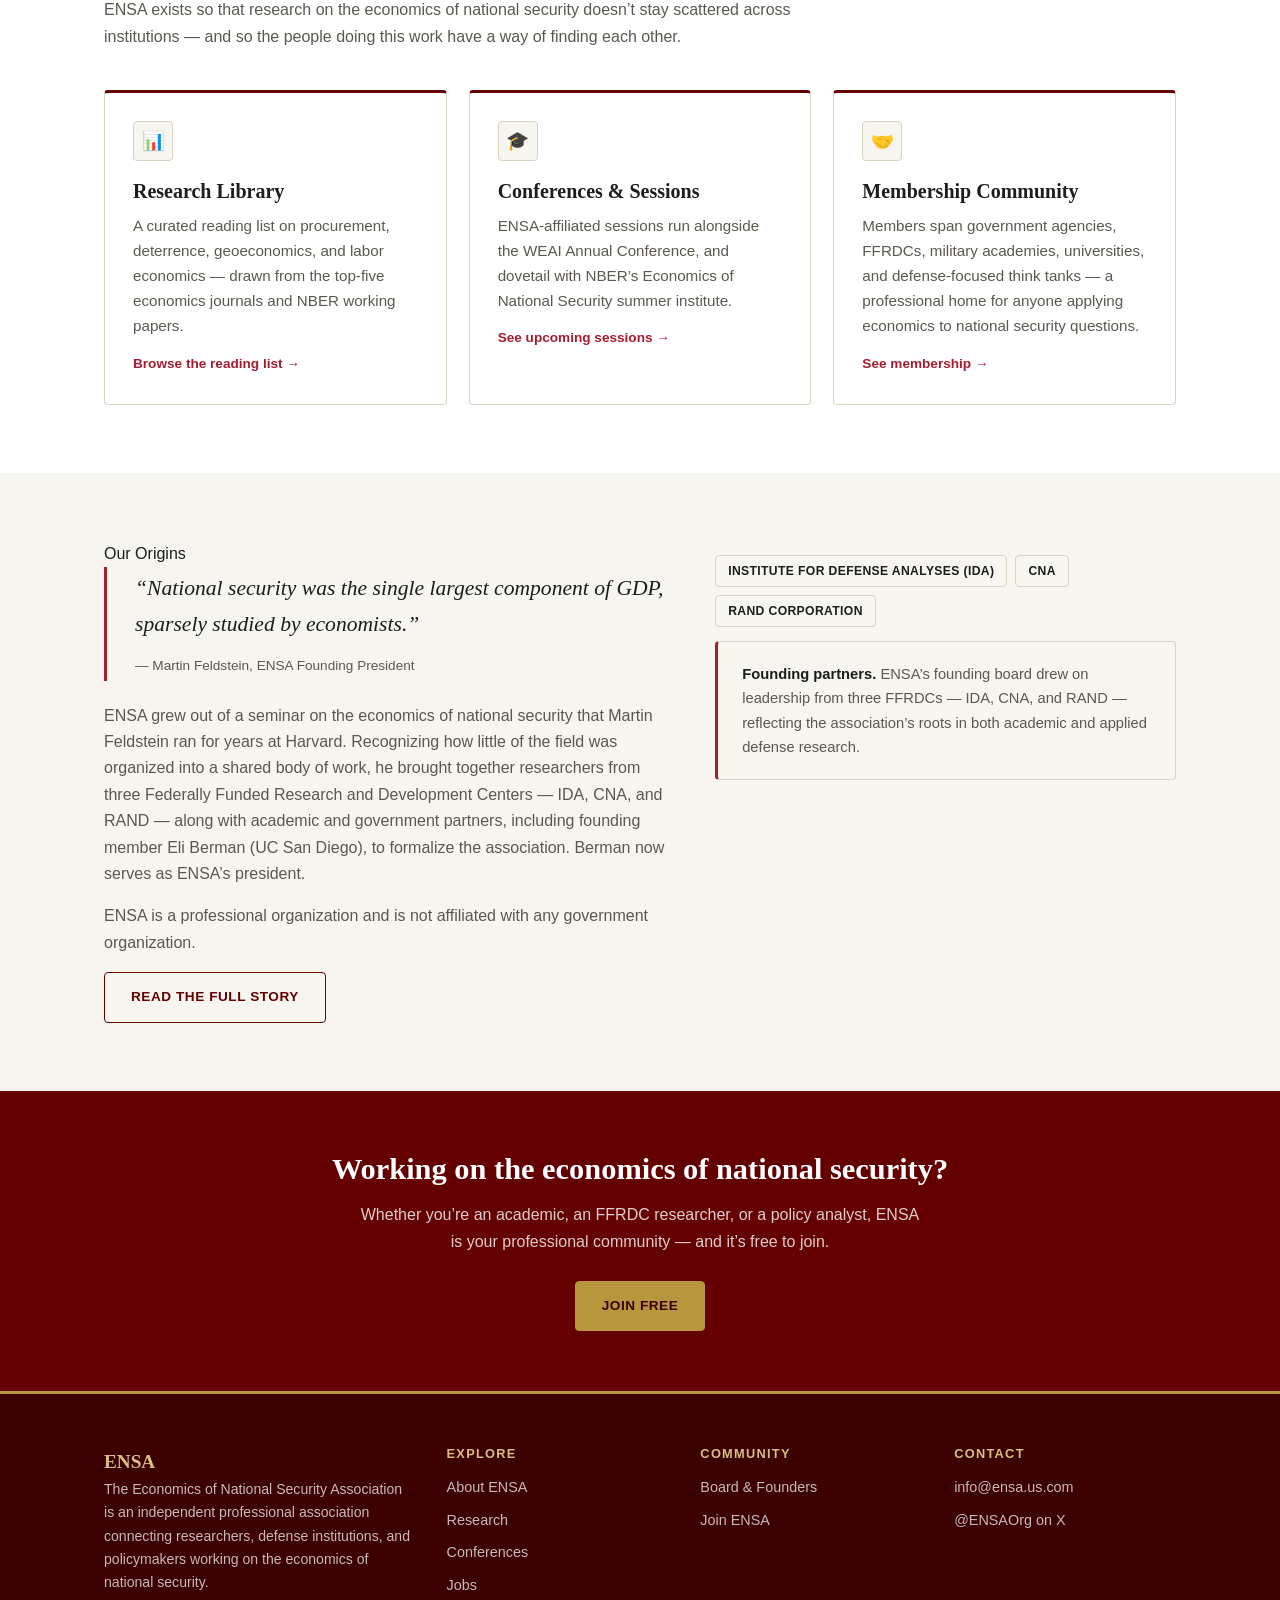
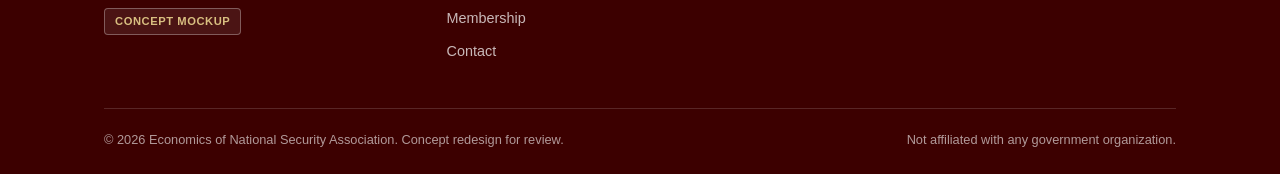
==== commit 0532f80c: "Explicitly include economists in government in membership copy The "who this is for" language on the" ====
--- a/index.html
+++ b/index.html
@@ -160,7 +160,7 @@
         <div class="card">
           <div class="icon">&#129309;</div>
           <h3>Membership Community</h3>
-          <p>Members span FFRDCs, military academies, universities, and defense-focused think tanks &mdash; a professional home for anyone applying economics to national security questions.</p>
+          <p>Members span government agencies, FFRDCs, military academies, universities, and defense-focused think tanks &mdash; a professional home for anyone applying economics to national security questions.</p>
           <a class="card-link" href="membership.html">See membership &rarr;</a>
         </div>
       </div>
